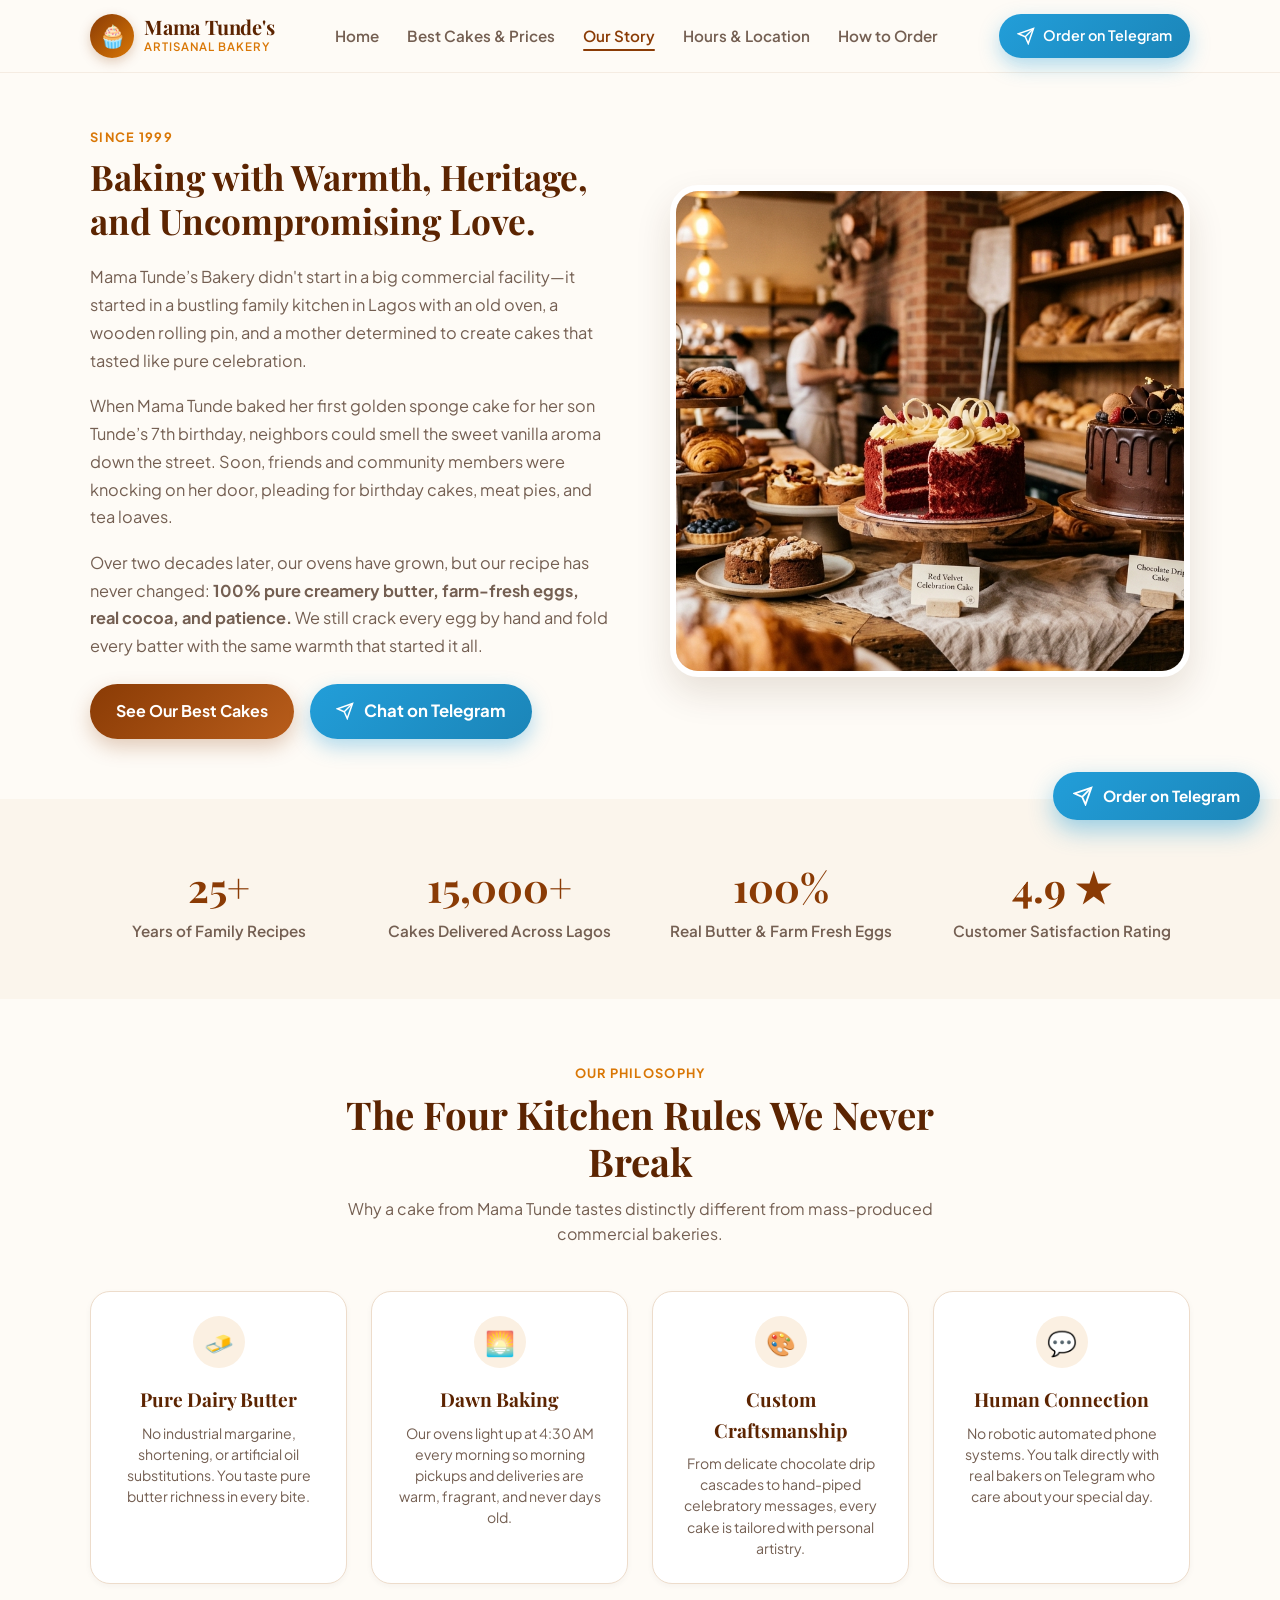
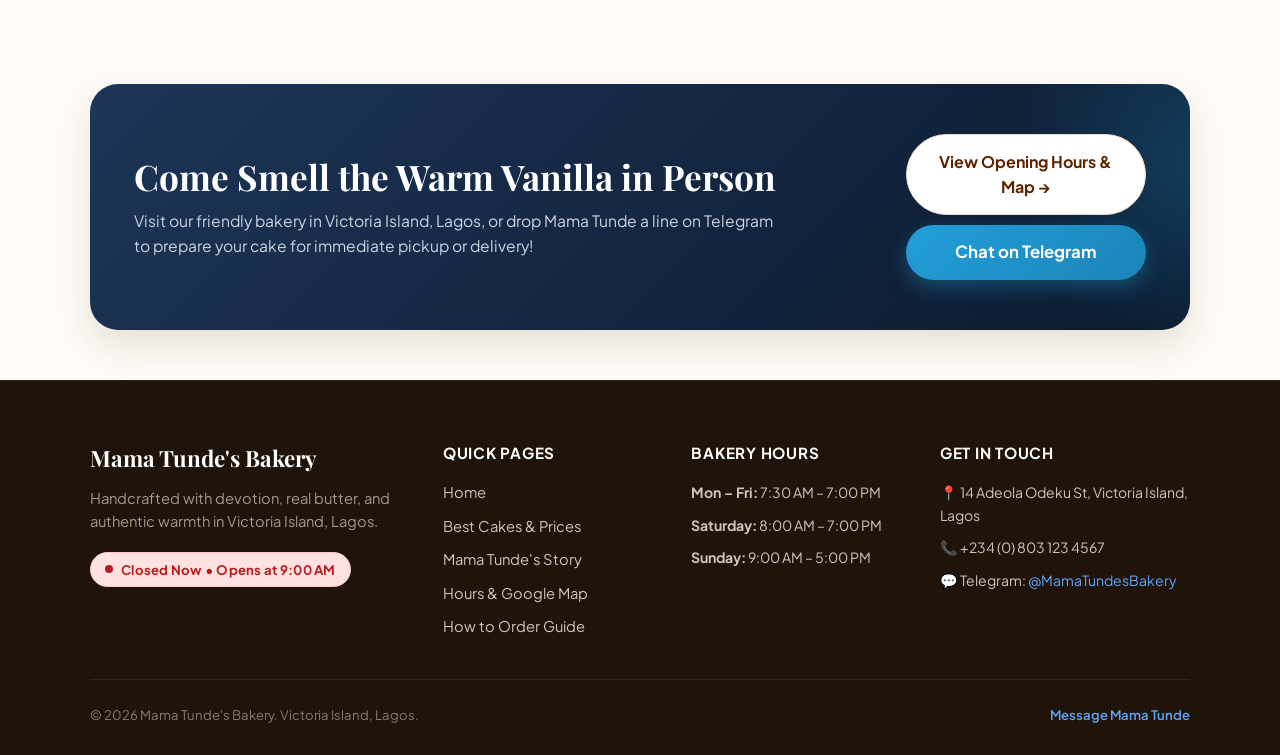
==== about.html @ daf47735 "Initial commit: Mama Tunde's Bakery 5-page mobile-first website" ====
<!DOCTYPE html>
<html lang="en">
<head>
  <meta charset="UTF-8">
  <meta name="viewport" content="width=device-width, initial-scale=1.0, viewport-fit=cover">
  <title>Our Story & Heritage | Mama Tunde's Bakery</title>
  <meta name="description" content="Discover the story behind Mama Tunde's Bakery: 25+ years of artisanal baking, 100% pure dairy butter, family recipes, and authentic warmth in Lagos.">
  
  <link rel="icon" href="data:image/svg+xml,<svg xmlns=%22http://www.w3.org/2000/svg%22 viewBox=%220 0 100 100%22><text y=%22.9em%22 font-size=%2290%22>👩🏾‍🍳</text></svg>">
  <link rel="stylesheet" href="css/style.css">
</head>
<body>

  <!-- Site Header -->
  <header class="site-header">
    <div class="container header-inner">
      <a href="index.html" class="brand-logo" aria-label="Mama Tunde's Bakery Home">
        <div class="brand-icon">🧁</div>
        <div class="brand-text">
          <span class="brand-name">Mama Tunde's</span>
          <span class="brand-tagline">Artisanal Bakery</span>
        </div>
      </a>

      <!-- Desktop Navigation -->
      <nav aria-label="Main Navigation">
        <ul class="nav-menu">
          <li><a href="index.html" class="nav-link">Home</a></li>
          <li><a href="cakes.html" class="nav-link">Best Cakes & Prices</a></li>
          <li><a href="about.html" class="nav-link active">Our Story</a></li>
          <li><a href="location.html" class="nav-link">Hours & Location</a></li>
          <li><a href="order.html" class="nav-link">How to Order</a></li>
        </ul>
      </nav>

      <!-- Header Actions -->
      <div class="header-actions">
        <a href="https://t.me/MamaTundesBakery?text=Hello%20Mama%20Tunde!%20I%20just%20read%20your%20story%20and%20would%20love%20to%20order%20a%20cake." 
           target="_blank" rel="noopener noreferrer" class="btn-telegram-header">
          <svg width="18" height="18" viewBox="0 0 24 24" fill="none" stroke="currentColor" stroke-width="2"><line x1="22" y1="2" x2="11" y2="13"></line><polygon points="22 2 15 22 11 13 2 9 22 2"></polygon></svg>
          Order on Telegram
        </a>

        <button class="menu-toggle" aria-label="Toggle Navigation Menu" aria-expanded="false">
          <span></span>
          <span></span>
          <span></span>
        </button>
      </div>
    </div>

    <!-- Mobile Slide Drawer -->
    <div class="mobile-nav-drawer" role="dialog" aria-modal="true">
      <ul class="mobile-nav-list">
        <li class="mobile-nav-item"><a href="index.html"><span>🏠 Home</span> <span>→</span></a></li>
        <li class="mobile-nav-item"><a href="cakes.html"><span>🎂 Best Cakes & Prices</span> <span>→</span></a></li>
        <li class="mobile-nav-item"><a href="about.html" class="active"><span>👩🏾‍🍳 Our Story & Mama Tunde</span> <span>→</span></a></li>
        <li class="mobile-nav-item"><a href="location.html"><span>📍 Opening Hours & Map</span> <span>→</span></a></li>
        <li class="mobile-nav-item"><a href="order.html"><span>📋 How to Order Guide</span> <span>→</span></a></li>
      </ul>
      <a href="https://t.me/MamaTundesBakery?text=Hello%20Mama%20Tunde!%20I'd%20like%20to%20order%20a%20fresh%20cake." 
         target="_blank" rel="noopener noreferrer" class="mobile-telegram-btn-drawer">
        <svg width="20" height="20" viewBox="0 0 24 24" fill="none" stroke="currentColor" stroke-width="2"><line x1="22" y1="2" x2="11" y2="13"></line><polygon points="22 2 15 22 11 13 2 9 22 2"></polygon></svg>
        Chat & Order on Telegram
      </a>
    </div>
  </header>

  <main>
    <!-- About Hero Section -->
    <section class="section" style="padding-top: 50px;">
      <div class="container about-hero-grid">
        <div class="about-text">
          <span class="section-label">Since 1999</span>
          <h2>Baking with Warmth, Heritage, and Uncompromising Love.</h2>
          <p>
            Mama Tunde’s Bakery didn't start in a big commercial facility—it started in a bustling family kitchen in Lagos with an old oven, a wooden rolling pin, and a mother determined to create cakes that tasted like pure celebration.
          </p>
          <p>
            When Mama Tunde baked her first golden sponge cake for her son Tunde’s 7th birthday, neighbors could smell the sweet vanilla aroma down the street. Soon, friends and community members were knocking on her door, pleading for birthday cakes, meat pies, and tea loaves.
          </p>
          <p>
            Over two decades later, our ovens have grown, but our recipe has never changed: <strong>100% pure creamery butter, farm-fresh eggs, real cocoa, and patience.</strong> We still crack every egg by hand and fold every batter with the same warmth that started it all.
          </p>

          <div style="margin-top: 24px; display: flex; gap: 16px; flex-wrap: wrap;">
            <a href="cakes.html" class="btn btn-primary">See Our Best Cakes</a>
            <a href="https://t.me/MamaTundesBakery?text=Hello%20Mama%20Tunde!%20I%20love%20your%20story%20and%20want%20to%20order%20a%20cake." target="_blank" rel="noopener noreferrer" class="btn btn-telegram-primary">
              <svg width="18" height="18" viewBox="0 0 24 24" fill="none" stroke="currentColor" stroke-width="2"><line x1="22" y1="2" x2="11" y2="13"></line><polygon points="22 2 15 22 11 13 2 9 22 2"></polygon></svg>
              Chat on Telegram
            </a>
          </div>
        </div>

        <div>
          <div class="hero-image-wrap" style="border-width: 6px;">
            <img src="assets/images/hero-display.jpg" alt="Artisanal Bakery Kitchen with Fresh Cakes and Pastries" loading="eager">
          </div>
        </div>
      </div>
    </section>

    <!-- Heritage Stats Counter -->
    <section class="section" style="background: #fbf5ec; padding: 40px 0;">
      <div class="container">
        <div style="display: grid; grid-template-columns: repeat(auto-fit, minmax(180px, 1fr)); gap: 24px; text-align: center;">
          <div style="padding: 16px;">
            <div style="font-family: var(--font-serif); font-size: 2.5rem; font-weight: 700; color: var(--color-primary);">25+</div>
            <div style="font-weight: 600; color: var(--color-text-muted); font-size: 0.95rem;">Years of Family Recipes</div>
          </div>
          <div style="padding: 16px;">
            <div style="font-family: var(--font-serif); font-size: 2.5rem; font-weight: 700; color: var(--color-primary);">15,000+</div>
            <div style="font-weight: 600; color: var(--color-text-muted); font-size: 0.95rem;">Cakes Delivered Across Lagos</div>
          </div>
          <div style="padding: 16px;">
            <div style="font-family: var(--font-serif); font-size: 2.5rem; font-weight: 700; color: var(--color-primary);">100%</div>
            <div style="font-weight: 600; color: var(--color-text-muted); font-size: 0.95rem;">Real Butter & Farm Fresh Eggs</div>
          </div>
          <div style="padding: 16px;">
            <div style="font-family: var(--font-serif); font-size: 2.5rem; font-weight: 700; color: var(--color-primary);">4.9 ★</div>
            <div style="font-weight: 600; color: var(--color-text-muted); font-size: 0.95rem;">Customer Satisfaction Rating</div>
          </div>
        </div>
      </div>
    </section>

    <!-- Our 4 Core Promises -->
    <section class="section">
      <div class="container">
        <div class="section-header">
          <span class="section-label">Our Philosophy</span>
          <h2 class="section-title">The Four Kitchen Rules We Never Break</h2>
          <p class="section-subtitle">Why a cake from Mama Tunde tastes distinctly different from mass-produced commercial bakeries.</p>
        </div>

        <div class="values-grid">
          <div class="value-card">
            <div class="value-icon">🧈</div>
            <h3 class="value-title">Pure Dairy Butter</h3>
            <p class="value-desc">No industrial margarine, shortening, or artificial oil substitutions. You taste pure butter richness in every bite.</p>
          </div>

          <div class="value-card">
            <div class="value-icon">🌅</div>
            <h3 class="value-title">Dawn Baking</h3>
            <p class="value-desc">Our ovens light up at 4:30 AM every morning so morning pickups and deliveries are warm, fragrant, and never days old.</p>
          </div>

          <div class="value-card">
            <div class="value-icon">🎨</div>
            <h3 class="value-title">Custom Craftsmanship</h3>
            <p class="value-desc">From delicate chocolate drip cascades to hand-piped celebratory messages, every cake is tailored with personal artistry.</p>
          </div>

          <div class="value-card">
            <div class="value-icon">💬</div>
            <h3 class="value-title">Human Connection</h3>
            <p class="value-desc">No robotic automated phone systems. You talk directly with real bakers on Telegram who care about your special day.</p>
          </div>
        </div>
      </div>
    </section>

    <!-- Visit us CTA banner -->
    <section class="container" style="margin-bottom: 50px;">
      <div class="telegram-banner">
        <div class="telegram-banner-grid">
          <div>
            <h2 class="telegram-banner-title">Come Smell the Warm Vanilla in Person</h2>
            <p class="telegram-banner-desc">
              Visit our friendly bakery in Victoria Island, Lagos, or drop Mama Tunde a line on Telegram to prepare your cake for immediate pickup or delivery!
            </p>
          </div>
          <div class="telegram-banner-action">
            <a href="location.html" class="btn btn-outline" style="width: 100%; max-width: 240px; background: #fff; color: var(--color-primary-dark);">
              View Opening Hours & Map →
            </a>
            <a href="https://t.me/MamaTundesBakery?text=Hello%20Mama%20Tunde!%20I'd%20like%20to%20order%20a%20cake." target="_blank" rel="noopener noreferrer" class="btn btn-telegram-primary" style="width: 100%; max-width: 240px;">
              Chat on Telegram
            </a>
          </div>
        </div>
      </div>
    </section>
  </main>

  <!-- Site Footer -->
  <footer class="site-footer">
    <div class="container">
      <div class="footer-grid">
        <div class="footer-brand">
          <h3>Mama Tunde's Bakery</h3>
          <p>Handcrafted with devotion, real butter, and authentic warmth in Victoria Island, Lagos.</p>
          <div class="live-status-badge open">
            <span class="status-dot"></span>
            <span>Open Today Until 7:00 PM</span>
          </div>
        </div>

        <div>
          <h4 class="footer-col-title">Quick Pages</h4>
          <ul class="footer-links">
            <li><a href="index.html">Home</a></li>
            <li><a href="cakes.html">Best Cakes & Prices</a></li>
            <li><a href="about.html">Mama Tunde's Story</a></li>
            <li><a href="location.html">Hours & Google Map</a></li>
            <li><a href="order.html">How to Order Guide</a></li>
          </ul>
        </div>

        <div>
          <h4 class="footer-col-title">Bakery Hours</h4>
          <ul class="footer-links" style="font-size: 0.88rem;">
            <li><strong>Mon – Fri:</strong> 7:30 AM – 7:00 PM</li>
            <li><strong>Saturday:</strong> 8:00 AM – 7:00 PM</li>
            <li><strong>Sunday:</strong> 9:00 AM – 5:00 PM</li>
          </ul>
        </div>

        <div>
          <h4 class="footer-col-title">Get in Touch</h4>
          <ul class="footer-links" style="font-size: 0.88rem;">
            <li>📍 14 Adeola Odeku St, Victoria Island, Lagos</li>
            <li>📞 +234 (0) 803 123 4567</li>
            <li>💬 Telegram: <a href="https://t.me/MamaTundesBakery" target="_blank" rel="noopener noreferrer" style="color: #60a5fa;">@MamaTundesBakery</a></li>
          </ul>
        </div>
      </div>

      <div class="footer-bottom">
        <div>&copy; 2026 Mama Tunde's Bakery. Victoria Island, Lagos.</div>
        <div><a href="https://t.me/MamaTundesBakery" target="_blank" rel="noopener noreferrer" style="color: #60a5fa; font-weight: 600;">Message Mama Tunde</a></div>
      </div>
    </div>
  </footer>

  <!-- Floating Telegram FAB -->
  <a href="https://t.me/MamaTundesBakery?text=Hello%20Mama%20Tunde!%20I'd%20like%20to%20order%20a%20cake." 
     target="_blank" rel="noopener noreferrer" class="floating-telegram-fab" aria-label="Chat and Order on Telegram">
    <svg width="20" height="20" viewBox="0 0 24 24" fill="none" stroke="currentColor" stroke-width="2.2"><line x1="22" y1="2" x2="11" y2="13"></line><polygon points="22 2 15 22 11 13 2 9 22 2"></polygon></svg>
    <span>Order on Telegram</span>
  </a>

  <!-- Mobile Bottom Sticky Navigation -->
  <nav class="mobile-bottom-nav" aria-label="Mobile Bottom Navigation">
    <a href="index.html" class="bottom-nav-item">
      <svg viewBox="0 0 24 24" fill="none" stroke="currentColor"><path d="M3 9l9-7 9 7v11a2 2 0 0 1-2 2H5a2 2 0 0 1-2-2z"></path><polyline points="9 22 9 12 15 12 15 22"></polyline></svg>
      <span>Home</span>
    </a>
    <a href="cakes.html" class="bottom-nav-item">
      <svg viewBox="0 0 24 24" fill="none" stroke="currentColor"><path d="M20 21v-8a2 2 0 0 0-2-2H6a2 2 0 0 0-2 2v8"></path><path d="M4 16s.5-1 2-1 2.5 2 4 2 2.5-2 4-2 2.5 2 4 2 2.5-2 4-2 2.5 2 4 2 2-1 2-1"></path><path d="M2 21h20"></path><path d="M7 8v3"></path><path d="M12 5v6"></path><path d="M17 8v3"></path></svg>
      <span>Cakes</span>
    </a>
    <a href="https://t.me/MamaTundesBakery?text=Hello%20Mama%20Tunde!%20I'd%20like%20to%20order%20a%20fresh%20cake." 
       target="_blank" rel="noopener noreferrer" class="bottom-nav-item bottom-nav-telegram">
      <svg viewBox="0 0 24 24" fill="none" stroke="currentColor"><line x1="22" y1="2" x2="11" y2="13"></line><polygon points="22 2 15 22 11 13 2 9 22 2"></polygon></svg>
      <span>Telegram</span>
    </a>
    <a href="location.html" class="bottom-nav-item">
      <svg viewBox="0 0 24 24" fill="none" stroke="currentColor"><circle cx="12" cy="12" r="10"></circle><polyline points="12 6 12 12 16 14"></polyline></svg>
      <span>Hours/Map</span>
    </a>
    <a href="order.html" class="bottom-nav-item">
      <svg viewBox="0 0 24 24" fill="none" stroke="currentColor"><path d="M14 2H6a2 2 0 0 0-2 2v16a2 2 0 0 0 2 2h12a2 2 0 0 0 2-2V8z"></path><polyline points="14 2 14 8 20 8"></polyline><line x1="16" y1="13" x2="8" y2="13"></line><line x1="16" y1="17" x2="8" y2="17"></line><polyline points="10 9 9 9 8 9"></polyline></svg>
      <span>How to Order</span>
    </a>
  </nav>

  <script src="js/main.js"></script>
</body>
</html>
---- css/style.css ----
/* ==========================================================================
   Mama Tunde's Bakery - Modern Artisanal Mobile-First Stylesheet
   ========================================================================== */

@import url('https://fonts.googleapis.com/css2?family=Playfair+Display:ital,wght@0,500;0,600;0,700;1,400&family=Plus+Jakarta+Sans:wght@400;500;600;700&display=swap');

:root {
  /* Color Palette */
  --color-primary: #8a3b05;
  --color-primary-dark: #5c2401;
  --color-primary-light: #b85d1b;
  --color-accent: #d97706;
  --color-accent-gold: #f59e0b;
  --color-cream: #fefbf6;
  --color-cream-subtle: #fbf5ec;
  --color-card-bg: #ffffff;
  --color-border: #eddccb;
  --color-border-light: #f5ece2;
  --color-text-main: #2b1d14;
  --color-text-muted: #745f52;
  --color-text-light: #9c887b;
  
  /* Telegram Brand Colors */
  --color-telegram: #229ed9;
  --color-telegram-dark: #1b85b8;
  --color-telegram-glow: rgba(34, 158, 217, 0.25);
  
  /* Status Colors */
  --color-open-green: #15803d;
  --color-open-bg: #dcfce7;
  --color-closed-red: #b91c1c;
  --color-closed-bg: #fee2e2;

  /* Typography */
  --font-serif: 'Playfair Display', Georgia, serif;
  --font-sans: 'Plus Jakarta Sans', system-ui, -apple-system, sans-serif;

  /* Layout & Elevations */
  --radius-sm: 8px;
  --radius-md: 14px;
  --radius-lg: 20px;
  --radius-xl: 28px;
  --radius-full: 9999px;
  
  --shadow-sm: 0 2px 6px rgba(43, 29, 20, 0.04);
  --shadow-md: 0 8px 24px rgba(69, 36, 1, 0.08);
  --shadow-lg: 0 16px 36px rgba(69, 36, 1, 0.12);
  --shadow-telegram: 0 8px 20px rgba(34, 158, 217, 0.35);

  --transition-fast: 0.2s cubic-bezier(0.16, 1, 0.3, 1);
  --transition-smooth: 0.35s cubic-bezier(0.16, 1, 0.3, 1);
}

/* Base & Reset */
*, *::before, *::after {
  box-sizing: border-box;
  margin: 0;
  padding: 0;
}

html {
  scroll-behavior: smooth;
  -webkit-text-size-adjust: 100%;
}

body {
  font-family: var(--font-sans);
  background-color: var(--color-cream);
  color: var(--color-text-main);
  line-height: 1.6;
  font-size: 16px;
  padding-bottom: 74px; /* Space for mobile bottom bar */
  overflow-x: hidden;
}

@media (min-width: 900px) {
  body {
    padding-bottom: 0;
  }
}

img {
  max-width: 100%;
  height: auto;
  display: block;
}

a {
  color: inherit;
  text-decoration: none;
  transition: color var(--transition-fast);
}

button {
  font-family: inherit;
  cursor: pointer;
  border: none;
  background: none;
}

/* Container */
.container {
  width: 100%;
  max-width: 1140px;
  margin: 0 auto;
  padding: 0 20px;
}

/* ==========================================================================
   Header & Navigation
   ========================================================================== */
.site-header {
  position: sticky;
  top: 0;
  z-index: 100;
  background-color: rgba(254, 251, 246, 0.94);
  backdrop-filter: blur(12px);
  -webkit-backdrop-filter: blur(12px);
  border-bottom: 1px solid var(--color-border-light);
  transition: box-shadow var(--transition-fast);
}

.site-header.scrolled {
  box-shadow: var(--shadow-sm);
}

.header-inner {
  display: flex;
  align-items: center;
  justify-content: space-between;
  height: 72px;
}

.brand-logo {
  display: flex;
  align-items: center;
  gap: 10px;
  text-decoration: none;
}

.brand-icon {
  width: 44px;
  height: 44px;
  background: linear-gradient(135deg, var(--color-primary), var(--color-accent));
  color: #ffffff;
  border-radius: 50%;
  display: flex;
  align-items: center;
  justify-content: center;
  font-size: 22px;
  box-shadow: 0 4px 12px rgba(138, 59, 5, 0.25);
  flex-shrink: 0;
}

.brand-text {
  display: flex;
  flex-direction: column;
}

.brand-name {
  font-family: var(--font-serif);
  font-size: 1.25rem;
  font-weight: 700;
  color: var(--color-primary-dark);
  line-height: 1.1;
  letter-spacing: -0.01em;
}

.brand-tagline {
  font-size: 0.72rem;
  text-transform: uppercase;
  letter-spacing: 0.08em;
  color: var(--color-accent);
  font-weight: 600;
}

/* Desktop Nav Links */
.nav-menu {
  display: none;
  list-style: none;
  align-items: center;
  gap: 28px;
}

.nav-link {
  font-size: 0.95rem;
  font-weight: 600;
  color: var(--color-text-muted);
  position: relative;
  padding: 6px 0;
}

.nav-link:hover,
.nav-link.active {
  color: var(--color-primary);
}

.nav-link.active::after {
  content: '';
  position: absolute;
  bottom: 0;
  left: 0;
  width: 100%;
  height: 2px;
  background-color: var(--color-primary);
  border-radius: 2px;
}

.header-actions {
  display: flex;
  align-items: center;
  gap: 12px;
}

/* Telegram CTA button */
.btn-telegram-header {
  display: none;
  align-items: center;
  gap: 8px;
  background: linear-gradient(135deg, var(--color-telegram), var(--color-telegram-dark));
  color: #ffffff;
  padding: 10px 18px;
  border-radius: var(--radius-full);
  font-weight: 600;
  font-size: 0.9rem;
  box-shadow: var(--shadow-telegram);
  transition: transform var(--transition-fast), box-shadow var(--transition-fast);
}

.btn-telegram-header:hover {
  transform: translateY(-2px);
  box-shadow: 0 10px 24px rgba(34, 158, 217, 0.45);
  color: #ffffff;
}

.menu-toggle {
  display: flex;
  flex-direction: column;
  justify-content: center;
  gap: 5px;
  width: 40px;
  height: 40px;
  border-radius: var(--radius-sm);
  background: var(--color-cream-subtle);
  border: 1px solid var(--color-border);
  padding: 8px;
  cursor: pointer;
}

.menu-toggle span {
  display: block;
  width: 100%;
  height: 2px;
  background-color: var(--color-primary-dark);
  border-radius: 2px;
  transition: transform var(--transition-fast), opacity var(--transition-fast);
}

.menu-toggle.open span:nth-child(1) {
  transform: translateY(7px) rotate(45deg);
}
.menu-toggle.open span:nth-child(2) {
  opacity: 0;
}
.menu-toggle.open span:nth-child(3) {
  transform: translateY(-7px) rotate(-45deg);
}

@media (min-width: 900px) {
  .nav-menu {
    display: flex;
  }
  .btn-telegram-header {
    display: inline-flex;
  }
  .menu-toggle {
    display: none;
  }
}

/* Mobile Slide-down Drawer */
.mobile-nav-drawer {
  display: none;
  position: absolute;
  top: 72px;
  left: 0;
  width: 100%;
  background: var(--color-card-bg);
  border-bottom: 2px solid var(--color-border);
  box-shadow: var(--shadow-lg);
  padding: 20px;
  z-index: 99;
}

.mobile-nav-drawer.open {
  display: block;
  animation: slideDown 0.25s ease-out;
}

@keyframes slideDown {
  from { opacity: 0; transform: translateY(-10px); }
  to { opacity: 1; transform: translateY(0); }
}

.mobile-nav-list {
  list-style: none;
  display: flex;
  flex-direction: column;
  gap: 12px;
}

.mobile-nav-item a {
  display: flex;
  align-items: center;
  justify-content: space-between;
  padding: 12px 16px;
  border-radius: var(--radius-md);
  font-weight: 600;
  font-size: 1.05rem;
  color: var(--color-text-main);
  background: var(--color-cream);
  border: 1px solid var(--color-border-light);
}

.mobile-nav-item a.active {
  background: #fbf0e2;
  color: var(--color-primary);
  border-color: var(--color-primary-light);
}

.mobile-telegram-btn-drawer {
  margin-top: 16px;
  display: flex;
  align-items: center;
  justify-content: center;
  gap: 10px;
  background: linear-gradient(135deg, var(--color-telegram), var(--color-telegram-dark));
  color: #ffffff;
  padding: 14px;
  border-radius: var(--radius-md);
  font-weight: 700;
  font-size: 1rem;
  box-shadow: var(--shadow-telegram);
}

/* ==========================================================================
   Mobile Bottom Navigation Bar (Sticky Thumb-friendly)
   ========================================================================== */
.mobile-bottom-nav {
  position: fixed;
  bottom: 0;
  left: 0;
  width: 100%;
  height: 64px;
  background: rgba(255, 255, 255, 0.98);
  backdrop-filter: blur(16px);
  -webkit-backdrop-filter: blur(16px);
  border-top: 1px solid var(--color-border);
  display: flex;
  align-items: center;
  justify-content: space-around;
  z-index: 999;
  padding: 0 6px;
  box-shadow: 0 -4px 16px rgba(0, 0, 0, 0.06);
}

@media (min-width: 900px) {
  .mobile-bottom-nav {
    display: none;
  }
}

.bottom-nav-item {
  display: flex;
  flex-direction: column;
  align-items: center;
  justify-content: center;
  color: var(--color-text-muted);
  font-size: 0.72rem;
  font-weight: 600;
  gap: 3px;
  flex: 1;
  padding: 6px 0;
}

.bottom-nav-item svg {
  width: 20px;
  height: 20px;
  stroke-width: 2;
  transition: transform var(--transition-fast);
}

.bottom-nav-item.active {
  color: var(--color-primary);
}

.bottom-nav-item.active svg {
  transform: scale(1.1);
  stroke: var(--color-primary);
}

.bottom-nav-telegram {
  background: linear-gradient(135deg, var(--color-telegram), var(--color-telegram-dark));
  color: #ffffff !important;
  border-radius: 30px;
  padding: 6px 14px;
  margin: 0 4px;
  box-shadow: 0 4px 12px rgba(34, 158, 217, 0.4);
}

.bottom-nav-telegram svg {
  stroke: #ffffff;
}

/* ==========================================================================
   Live Status Badge (Open / Closed)
   ========================================================================== */
.live-status-badge {
  display: inline-flex;
  align-items: center;
  gap: 8px;
  padding: 6px 14px;
  border-radius: var(--radius-full);
  font-size: 0.82rem;
  font-weight: 700;
  letter-spacing: 0.02em;
  transition: all var(--transition-fast);
}

.live-status-badge.open {
  background-color: var(--color-open-bg);
  color: var(--color-open-green);
  border: 1px solid #bbf7d0;
}

.live-status-badge.closed {
  background-color: var(--color-closed-bg);
  color: var(--color-closed-red);
  border: 1px solid #fecaca;
}

.status-dot {
  width: 8px;
  height: 8px;
  border-radius: 50%;
  display: inline-block;
}

.live-status-badge.open .status-dot {
  background-color: var(--color-open-green);
  box-shadow: 0 0 0 3px rgba(21, 128, 61, 0.25);
  animation: pulseGreen 2s infinite;
}

.live-status-badge.closed .status-dot {
  background-color: var(--color-closed-red);
}

@keyframes pulseGreen {
  0% { box-shadow: 0 0 0 0 rgba(21, 128, 61, 0.4); }
  70% { box-shadow: 0 0 0 6px rgba(21, 128, 61, 0); }
  100% { box-shadow: 0 0 0 0 rgba(21, 128, 61, 0); }
}

/* ==========================================================================
   Hero Section
   ========================================================================== */
.hero-section {
  padding: 40px 0 60px;
  position: relative;
  overflow: hidden;
  background: radial-gradient(circle at 10% 20%, rgba(245, 158, 11, 0.06), transparent 50%),
              radial-gradient(circle at 90% 80%, rgba(138, 59, 5, 0.05), transparent 50%);
}

.hero-grid {
  display: grid;
  grid-template-columns: 1fr;
  gap: 36px;
  align-items: center;
}

@media (min-width: 900px) {
  .hero-section {
    padding: 70px 0 90px;
  }
  .hero-grid {
    grid-template-columns: 1.1fr 0.9fr;
    gap: 56px;
  }
}

.hero-meta {
  display: flex;
  flex-wrap: wrap;
  align-items: center;
  gap: 12px;
  margin-bottom: 18px;
}

.hero-tag {
  background: #fdf2e4;
  color: var(--color-primary);
  font-size: 0.78rem;
  font-weight: 700;
  text-transform: uppercase;
  letter-spacing: 0.06em;
  padding: 5px 12px;
  border-radius: var(--radius-full);
  border: 1px solid #f9dfc1;
}

.hero-title {
  font-family: var(--font-serif);
  font-size: 2.4rem;
  font-weight: 700;
  line-height: 1.15;
  color: var(--color-primary-dark);
  margin-bottom: 16px;
}

@media (min-width: 600px) {
  .hero-title {
    font-size: 3.2rem;
  }
}

.hero-title span {
  color: var(--color-primary);
  font-style: italic;
  display: inline-block;
  position: relative;
}

.hero-subtitle {
  font-size: 1.1rem;
  color: var(--color-text-muted);
  line-height: 1.6;
  margin-bottom: 28px;
}

.hero-cta-group {
  display: flex;
  flex-direction: column;
  gap: 14px;
  margin-bottom: 32px;
}

@media (min-width: 500px) {
  .hero-cta-group {
    flex-direction: row;
    align-items: center;
  }
}

/* Primary Button Styles */
.btn {
  display: inline-flex;
  align-items: center;
  justify-content: center;
  gap: 10px;
  font-weight: 700;
  font-size: 1rem;
  padding: 14px 26px;
  border-radius: var(--radius-full);
  transition: all var(--transition-fast);
  text-align: center;
}

.btn-primary {
  background: linear-gradient(135deg, var(--color-primary), var(--color-primary-light));
  color: #ffffff;
  box-shadow: 0 8px 20px rgba(138, 59, 5, 0.25);
}

.btn-primary:hover {
  transform: translateY(-2px);
  box-shadow: 0 12px 28px rgba(138, 59, 5, 0.35);
  color: #ffffff;
}

.btn-telegram-primary {
  background: linear-gradient(135deg, var(--color-telegram), var(--color-telegram-dark));
  color: #ffffff;
  box-shadow: var(--shadow-telegram);
  font-size: 1.05rem;
}

.btn-telegram-primary:hover {
  transform: translateY(-2px);
  box-shadow: 0 12px 28px rgba(34, 158, 217, 0.45);
  color: #ffffff;
}

.btn-outline {
  background: #ffffff;
  color: var(--color-primary-dark);
  border: 1.5px solid var(--color-border);
}

.btn-outline:hover {
  background: var(--color-cream-subtle);
  border-color: var(--color-primary);
  color: var(--color-primary);
  transform: translateY(-2px);
}

/* Hero Key Quick Info Chips */
.hero-highlights {
  display: grid;
  grid-template-columns: repeat(auto-fit, minmax(130px, 1fr));
  gap: 12px;
  padding-top: 18px;
  border-top: 1px dashed var(--color-border);
}

.highlight-item {
  display: flex;
  align-items: center;
  gap: 8px;
  font-size: 0.85rem;
  font-weight: 600;
  color: var(--color-text-muted);
}

.highlight-item svg {
  color: var(--color-accent);
  flex-shrink: 0;
}

/* Hero Image Card */
.hero-visual {
  position: relative;
}

.hero-image-wrap {
  position: relative;
  border-radius: var(--radius-xl);
  overflow: hidden;
  box-shadow: var(--shadow-lg);
  border: 5px solid #ffffff;
  background-color: var(--color-border-light);
}

.hero-image-wrap img {
  width: 100%;
  height: 380px;
  object-fit: cover;
  transition: transform 0.6s ease;
}

@media (min-width: 900px) {
  .hero-image-wrap img {
    height: 480px;
  }
}

.hero-image-wrap:hover img {
  transform: scale(1.03);
}

/* Floating badge over hero */
.floating-cake-badge {
  position: absolute;
  bottom: 20px;
  left: 20px;
  right: 20px;
  background: rgba(255, 255, 255, 0.94);
  backdrop-filter: blur(10px);
  padding: 14px 18px;
  border-radius: var(--radius-lg);
  display: flex;
  align-items: center;
  justify-content: space-between;
  box-shadow: 0 10px 25px rgba(0,0,0,0.12);
  border: 1px solid rgba(255, 255, 255, 0.8);
}

.badge-text-title {
  font-family: var(--font-serif);
  font-weight: 700;
  font-size: 1rem;
  color: var(--color-primary-dark);
}

.badge-text-sub {
  font-size: 0.78rem;
  color: var(--color-accent);
  font-weight: 600;
}

.badge-price {
  font-size: 1.1rem;
  font-weight: 700;
  color: var(--color-primary);
  background: #fbf0e2;
  padding: 4px 10px;
  border-radius: var(--radius-full);
}

/* ==========================================================================
   Quick Info Strip (Hours, Map, Telegram)
   ========================================================================== */
.quick-info-strip {
  background: var(--color-card-bg);
  border-radius: var(--radius-xl);
  padding: 24px;
  box-shadow: var(--shadow-md);
  margin-top: -30px;
  position: relative;
  z-index: 20;
  border: 1px solid var(--color-border);
}

.info-strip-grid {
  display: grid;
  grid-template-columns: 1fr;
  gap: 20px;
}

@media (min-width: 768px) {
  .info-strip-grid {
    grid-template-columns: repeat(3, 1fr);
    gap: 24px;
  }
}

.strip-item {
  display: flex;
  align-items: flex-start;
  gap: 14px;
}

.strip-icon {
  width: 44px;
  height: 44px;
  border-radius: var(--radius-md);
  background: #fcf3e8;
  color: var(--color-primary);
  display: flex;
  align-items: center;
  justify-content: center;
  flex-shrink: 0;
}

.strip-icon.telegram-icon-bg {
  background: #e1f3fc;
  color: var(--color-telegram);
}

.strip-heading {
  font-size: 0.82rem;
  text-transform: uppercase;
  letter-spacing: 0.05em;
  color: var(--color-text-light);
  font-weight: 700;
  margin-bottom: 2px;
}

.strip-detail {
  font-size: 0.98rem;
  font-weight: 700;
  color: var(--color-text-main);
  line-height: 1.3;
}

.strip-link {
  display: inline-flex;
  align-items: center;
  gap: 4px;
  color: var(--color-primary);
  font-size: 0.85rem;
  font-weight: 600;
  margin-top: 4px;
}

.strip-link:hover {
  text-decoration: underline;
}

/* ==========================================================================
   Section Headers
   ========================================================================== */
.section {
  padding: 60px 0;
}

.section-header {
  text-align: center;
  max-width: 640px;
  margin: 0 auto 44px;
}

.section-label {
  display: inline-block;
  font-size: 0.8rem;
  text-transform: uppercase;
  letter-spacing: 0.1em;
  font-weight: 700;
  color: var(--color-accent);
  margin-bottom: 8px;
}

.section-title {
  font-family: var(--font-serif);
  font-size: 2rem;
  font-weight: 700;
  color: var(--color-primary-dark);
  line-height: 1.2;
  margin-bottom: 12px;
}

@media (min-width: 600px) {
  .section-title {
    font-size: 2.4rem;
  }
}

.section-subtitle {
  font-size: 1rem;
  color: var(--color-text-muted);
}

/* ==========================================================================
   Cakes Grid & Cake Cards
   ========================================================================== */
.cakes-grid {
  display: grid;
  grid-template-columns: 1fr;
  gap: 28px;
}

@media (min-width: 640px) {
  .cakes-grid {
    grid-template-columns: repeat(2, 1fr);
  }
}

@media (min-width: 992px) {
  .cakes-grid {
    grid-template-columns: repeat(3, 1fr);
    gap: 32px;
  }
}

.cake-card {
  background: var(--color-card-bg);
  border-radius: var(--radius-xl);
  overflow: hidden;
  border: 1px solid var(--color-border);
  box-shadow: var(--shadow-sm);
  transition: transform var(--transition-fast), box-shadow var(--transition-fast), border-color var(--transition-fast);
  display: flex;
  flex-direction: column;
  position: relative;
}

.cake-card:hover {
  transform: translateY(-5px);
  box-shadow: var(--shadow-md);
  border-color: #e5cdb8;
}

.cake-card-img-wrap {
  position: relative;
  width: 100%;
  aspect-ratio: 4/3;
  overflow: hidden;
  background-color: var(--color-border-light);
}

.cake-card-img-wrap img {
  width: 100%;
  height: 100%;
  object-fit: cover;
  transition: transform 0.5s ease;
}

.cake-card:hover .cake-card-img-wrap img {
  transform: scale(1.05);
}

.cake-badge {
  position: absolute;
  top: 14px;
  left: 14px;
  background: rgba(43, 29, 20, 0.85);
  color: #ffffff;
  backdrop-filter: blur(8px);
  padding: 4px 12px;
  border-radius: var(--radius-full);
  font-size: 0.72rem;
  font-weight: 700;
  text-transform: uppercase;
  letter-spacing: 0.04em;
  z-index: 2;
}

.cake-badge.bestseller {
  background: var(--color-accent);
}

.cake-badge.signature {
  background: var(--color-primary);
}

.cake-card-body {
  padding: 22px;
  display: flex;
  flex-direction: column;
  flex-grow: 1;
}

.cake-card-meta {
  display: flex;
  align-items: center;
  justify-content: space-between;
  margin-bottom: 6px;
}

.cake-category {
  font-size: 0.75rem;
  font-weight: 700;
  color: var(--color-accent);
  text-transform: uppercase;
  letter-spacing: 0.05em;
}

.cake-servings {
  font-size: 0.75rem;
  color: var(--color-text-light);
  font-weight: 500;
}

.cake-title {
  font-family: var(--font-serif);
  font-size: 1.35rem;
  font-weight: 700;
  color: var(--color-primary-dark);
  margin-bottom: 8px;
  line-height: 1.25;
}

.cake-desc {
  font-size: 0.9rem;
  color: var(--color-text-muted);
  line-height: 1.5;
  margin-bottom: 18px;
  flex-grow: 1;
}

.cake-card-footer {
  margin-top: auto;
  padding-top: 16px;
  border-top: 1px dashed var(--color-border);
  display: flex;
  align-items: center;
  justify-content: space-between;
  gap: 12px;
}

.cake-price-block {
  display: flex;
  flex-direction: column;
}

.price-label {
  font-size: 0.7rem;
  color: var(--color-text-light);
  text-transform: uppercase;
  font-weight: 600;
}

.price-amount {
  font-family: var(--font-serif);
  font-size: 1.3rem;
  font-weight: 700;
  color: var(--color-primary);
  line-height: 1;
}

.price-sub {
  font-size: 0.72rem;
  color: var(--color-text-muted);
}

/* Telegram Action Button on Card */
.btn-telegram-card {
  display: inline-flex;
  align-items: center;
  gap: 6px;
  background: #f0f9ff;
  color: var(--color-telegram-dark);
  border: 1px solid #bae6fd;
  padding: 8px 14px;
  border-radius: var(--radius-full);
  font-size: 0.85rem;
  font-weight: 700;
  transition: all var(--transition-fast);
  white-space: nowrap;
}

.btn-telegram-card:hover {
  background: var(--color-telegram);
  color: #ffffff;
  border-color: var(--color-telegram);
  box-shadow: 0 4px 12px rgba(34, 158, 217, 0.3);
  transform: translateY(-1px);
}

/* ==========================================================================
   Menu Filtering Tabs (cakes.html)
   ========================================================================== */
.filter-tabs {
  display: flex;
  align-items: center;
  justify-content: center;
  flex-wrap: wrap;
  gap: 8px;
  margin-bottom: 36px;
}

.filter-btn {
  padding: 9px 18px;
  border-radius: var(--radius-full);
  font-size: 0.88rem;
  font-weight: 600;
  color: var(--color-text-muted);
  background: #ffffff;
  border: 1px solid var(--color-border);
  transition: all var(--transition-fast);
}

.filter-btn:hover {
  color: var(--color-primary);
  border-color: var(--color-primary);
}

.filter-btn.active {
  background: var(--color-primary);
  color: #ffffff;
  border-color: var(--color-primary);
  box-shadow: 0 4px 12px rgba(138, 59, 5, 0.2);
}

/* ==========================================================================
   Telegram Banner CTA
   ========================================================================== */
.telegram-banner {
  background: linear-gradient(135deg, #1d3557, #0b1a2e);
  border-radius: var(--radius-xl);
  padding: 36px 24px;
  color: #ffffff;
  position: relative;
  overflow: hidden;
  margin: 40px 0;
  box-shadow: var(--shadow-lg);
}

@media (min-width: 768px) {
  .telegram-banner {
    padding: 50px 44px;
  }
}

.telegram-banner::before {
  content: '';
  position: absolute;
  top: -50%;
  right: -20%;
  width: 400px;
  height: 400px;
  background: radial-gradient(circle, rgba(34, 158, 217, 0.25), transparent 70%);
  border-radius: 50%;
  pointer-events: none;
}

.telegram-banner-grid {
  display: grid;
  grid-template-columns: 1fr;
  gap: 24px;
  align-items: center;
  position: relative;
  z-index: 2;
}

@media (min-width: 768px) {
  .telegram-banner-grid {
    grid-template-columns: 1.3fr 0.7fr;
  }
}

.telegram-banner-title {
  font-family: var(--font-serif);
  font-size: 1.8rem;
  font-weight: 700;
  margin-bottom: 10px;
  line-height: 1.2;
}

@media (min-width: 600px) {
  .telegram-banner-title {
    font-size: 2.2rem;
  }
}

.telegram-banner-desc {
  font-size: 0.98rem;
  color: #cbd5e1;
  line-height: 1.6;
}

.telegram-banner-action {
  display: flex;
  flex-direction: column;
  gap: 10px;
  align-items: flex-start;
}

@media (min-width: 768px) {
  .telegram-banner-action {
    align-items: flex-end;
  }
}

/* ==========================================================================
   About Page Styles (about.html)
   ========================================================================== */
.about-hero-grid {
  display: grid;
  grid-template-columns: 1fr;
  gap: 40px;
  align-items: center;
}

@media (min-width: 900px) {
  .about-hero-grid {
    grid-template-columns: 1fr 1fr;
    gap: 60px;
  }
}

.about-text h2 {
  font-family: var(--font-serif);
  font-size: 2.2rem;
  color: var(--color-primary-dark);
  margin-bottom: 20px;
  line-height: 1.25;
}

.about-text p {
  font-size: 1.02rem;
  color: var(--color-text-muted);
  margin-bottom: 18px;
  line-height: 1.7;
}

.values-grid {
  display: grid;
  grid-template-columns: 1fr;
  gap: 24px;
  margin-top: 40px;
}

@media (min-width: 600px) {
  .values-grid {
    grid-template-columns: repeat(2, 1fr);
  }
}

@media (min-width: 900px) {
  .values-grid {
    grid-template-columns: repeat(4, 1fr);
  }
}

.value-card {
  background: var(--color-card-bg);
  padding: 24px;
  border-radius: var(--radius-lg);
  border: 1px solid var(--color-border);
  box-shadow: var(--shadow-sm);
  text-align: center;
}

.value-icon {
  width: 52px;
  height: 52px;
  border-radius: 50%;
  background: #fbf0e2;
  color: var(--color-primary);
  display: flex;
  align-items: center;
  justify-content: center;
  font-size: 24px;
  margin: 0 auto 16px;
}

.value-title {
  font-family: var(--font-serif);
  font-size: 1.2rem;
  font-weight: 700;
  color: var(--color-primary-dark);
  margin-bottom: 8px;
}

.value-desc {
  font-size: 0.88rem;
  color: var(--color-text-muted);
  line-height: 1.5;
}

/* ==========================================================================
   Hours & Location Styles (location.html)
   ========================================================================== */
.location-grid {
  display: grid;
  grid-template-columns: 1fr;
  gap: 36px;
}

@media (min-width: 900px) {
  .location-grid {
    grid-template-columns: 1fr 1fr;
    gap: 48px;
  }
}

.hours-card {
  background: var(--color-card-bg);
  border-radius: var(--radius-xl);
  padding: 28px;
  border: 1px solid var(--color-border);
  box-shadow: var(--shadow-md);
}

.hours-list {
  list-style: none;
  margin: 20px 0;
  display: flex;
  flex-direction: column;
  gap: 12px;
}

.hours-item {
  display: flex;
  justify-content: space-between;
  align-items: center;
  padding: 10px 14px;
  border-radius: var(--radius-md);
  font-size: 0.95rem;
  border: 1px solid transparent;
}

.hours-item.today {
  background: #fdf3e7;
  border-color: #f7d5b1;
  font-weight: 700;
  color: var(--color-primary-dark);
}

.hours-day {
  display: flex;
  align-items: center;
  gap: 8px;
}

.hours-item.today .hours-day::after {
  content: 'Today';
  font-size: 0.7rem;
  text-transform: uppercase;
  background: var(--color-accent);
  color: #ffffff;
  padding: 2px 6px;
  border-radius: 4px;
}

.hours-time {
  font-weight: 600;
}

.map-card {
  background: var(--color-card-bg);
  border-radius: var(--radius-xl);
  overflow: hidden;
  border: 1px solid var(--color-border);
  box-shadow: var(--shadow-md);
  display: flex;
  flex-direction: column;
}

.map-embed-frame {
  width: 100%;
  height: 260px;
  border: none;
  background-color: #e5e7eb;
}

.map-card-body {
  padding: 24px;
  display: flex;
  flex-direction: column;
  gap: 16px;
}

.address-title {
  font-family: var(--font-serif);
  font-size: 1.2rem;
  font-weight: 700;
  color: var(--color-primary-dark);
}

.address-text {
  font-size: 0.95rem;
  color: var(--color-text-muted);
  line-height: 1.5;
}

.map-btn-row {
  display: flex;
  flex-wrap: wrap;
  gap: 12px;
}

/* ==========================================================================
   Order Guide & Telegram Builder (order.html)
   ========================================================================== */
.steps-grid {
  display: grid;
  grid-template-columns: 1fr;
  gap: 24px;
  margin-bottom: 48px;
}

@media (min-width: 768px) {
  .steps-grid {
    grid-template-columns: repeat(3, 1fr);
  }
}

.step-card {
  background: var(--color-card-bg);
  border-radius: var(--radius-xl);
  padding: 30px 24px;
  border: 1px solid var(--color-border);
  box-shadow: var(--shadow-sm);
  position: relative;
  text-align: center;
}

.step-number {
  width: 44px;
  height: 44px;
  background: var(--color-primary);
  color: #ffffff;
  border-radius: 50%;
  display: flex;
  align-items: center;
  justify-content: center;
  font-weight: 800;
  font-size: 1.1rem;
  margin: 0 auto 16px;
  box-shadow: 0 4px 12px rgba(138, 59, 5, 0.25);
}

.step-title {
  font-family: var(--font-serif);
  font-size: 1.25rem;
  font-weight: 700;
  color: var(--color-primary-dark);
  margin-bottom: 8px;
}

.step-desc {
  font-size: 0.9rem;
  color: var(--color-text-muted);
  line-height: 1.5;
}

/* Interactive Order Builder Card */
.order-builder-card {
  background: var(--color-card-bg);
  border-radius: var(--radius-xl);
  padding: 32px;
  border: 1.5px solid var(--color-border);
  box-shadow: var(--shadow-md);
  max-width: 680px;
  margin: 0 auto 50px;
}

.form-group {
  margin-bottom: 20px;
}

.form-label {
  display: block;
  font-size: 0.88rem;
  font-weight: 700;
  color: var(--color-text-main);
  margin-bottom: 6px;
}

.form-select,
.form-input,
.form-textarea {
  width: 100%;
  padding: 12px 16px;
  border-radius: var(--radius-md);
  border: 1px solid var(--color-border);
  background: var(--color-cream);
  font-family: inherit;
  font-size: 0.95rem;
  color: var(--color-text-main);
  transition: border-color var(--transition-fast), box-shadow var(--transition-fast);
}

.form-select:focus,
.form-input:focus,
.form-textarea:focus {
  outline: none;
  border-color: var(--color-telegram);
  box-shadow: 0 0 0 3px var(--color-telegram-glow);
  background: #ffffff;
}

.order-preview-box {
  background: #f8fafc;
  border: 1px dashed #cbd5e1;
  border-radius: var(--radius-md);
  padding: 14px;
  margin: 18px 0;
  font-size: 0.88rem;
  color: #334155;
  font-family: monospace;
  white-space: pre-wrap;
}

/* FAQ Accordion */
.faq-list {
  max-width: 760px;
  margin: 0 auto;
  display: flex;
  flex-direction: column;
  gap: 14px;
}

.faq-item {
  background: var(--color-card-bg);
  border-radius: var(--radius-lg);
  border: 1px solid var(--color-border);
  overflow: hidden;
}

.faq-question {
  width: 100%;
  text-align: left;
  padding: 18px 22px;
  font-weight: 700;
  font-size: 1.02rem;
  color: var(--color-primary-dark);
  display: flex;
  justify-content: space-between;
  align-items: center;
  cursor: pointer;
  background: none;
}

.faq-answer {
  display: none;
  padding: 0 22px 18px;
  font-size: 0.95rem;
  color: var(--color-text-muted);
  line-height: 1.6;
}

.faq-item.active .faq-answer {
  display: block;
}

.faq-item.active .faq-chevron {
  transform: rotate(180deg);
}

.faq-chevron {
  transition: transform var(--transition-fast);
}

/* ==========================================================================
   Footer
   ========================================================================== */
.site-footer {
  background: #20130a;
  color: #d1c5bc;
  padding: 60px 0 30px;
  font-size: 0.92rem;
  border-top: 1px solid #362215;
}

.footer-grid {
  display: grid;
  grid-template-columns: 1fr;
  gap: 36px;
  margin-bottom: 40px;
}

@media (min-width: 768px) {
  .footer-grid {
    grid-template-columns: 1.5fr 1fr 1fr 1.2fr;
    gap: 40px;
  }
}

.footer-brand h3 {
  font-family: var(--font-serif);
  font-size: 1.4rem;
  color: #ffffff;
  margin-bottom: 10px;
}

.footer-brand p {
  color: #a8978a;
  line-height: 1.6;
  margin-bottom: 18px;
}

.footer-col-title {
  color: #ffffff;
  font-size: 0.95rem;
  font-weight: 700;
  text-transform: uppercase;
  letter-spacing: 0.05em;
  margin-bottom: 16px;
}

.footer-links {
  list-style: none;
  display: flex;
  flex-direction: column;
  gap: 10px;
}

.footer-links a:hover {
  color: var(--color-accent-gold);
}

.footer-bottom {
  border-top: 1px solid #362215;
  padding-top: 24px;
  display: flex;
  flex-direction: column;
  gap: 12px;
  align-items: center;
  justify-content: space-between;
  text-align: center;
  color: #8a7a6e;
  font-size: 0.82rem;
}

@media (min-width: 600px) {
  .footer-bottom {
    flex-direction: row;
    text-align: left;
  }
}

/* Floating Telegram Bubble (Desktop & Mobile) */
.floating-telegram-fab {
  position: fixed;
  bottom: 80px;
  right: 20px;
  z-index: 900;
  display: flex;
  align-items: center;
  gap: 10px;
  background: linear-gradient(135deg, var(--color-telegram), var(--color-telegram-dark));
  color: #ffffff;
  padding: 12px 20px;
  border-radius: var(--radius-full);
  font-weight: 700;
  font-size: 0.95rem;
  box-shadow: 0 10px 24px rgba(34, 158, 217, 0.45);
  transition: transform var(--transition-fast), box-shadow var(--transition-fast);
}

.floating-telegram-fab:hover {
  transform: translateY(-3px) scale(1.02);
  box-shadow: 0 14px 30px rgba(34, 158, 217, 0.6);
  color: #ffffff;
}

@media (max-width: 899px) {
  .floating-telegram-fab {
    display: none;
  }
}
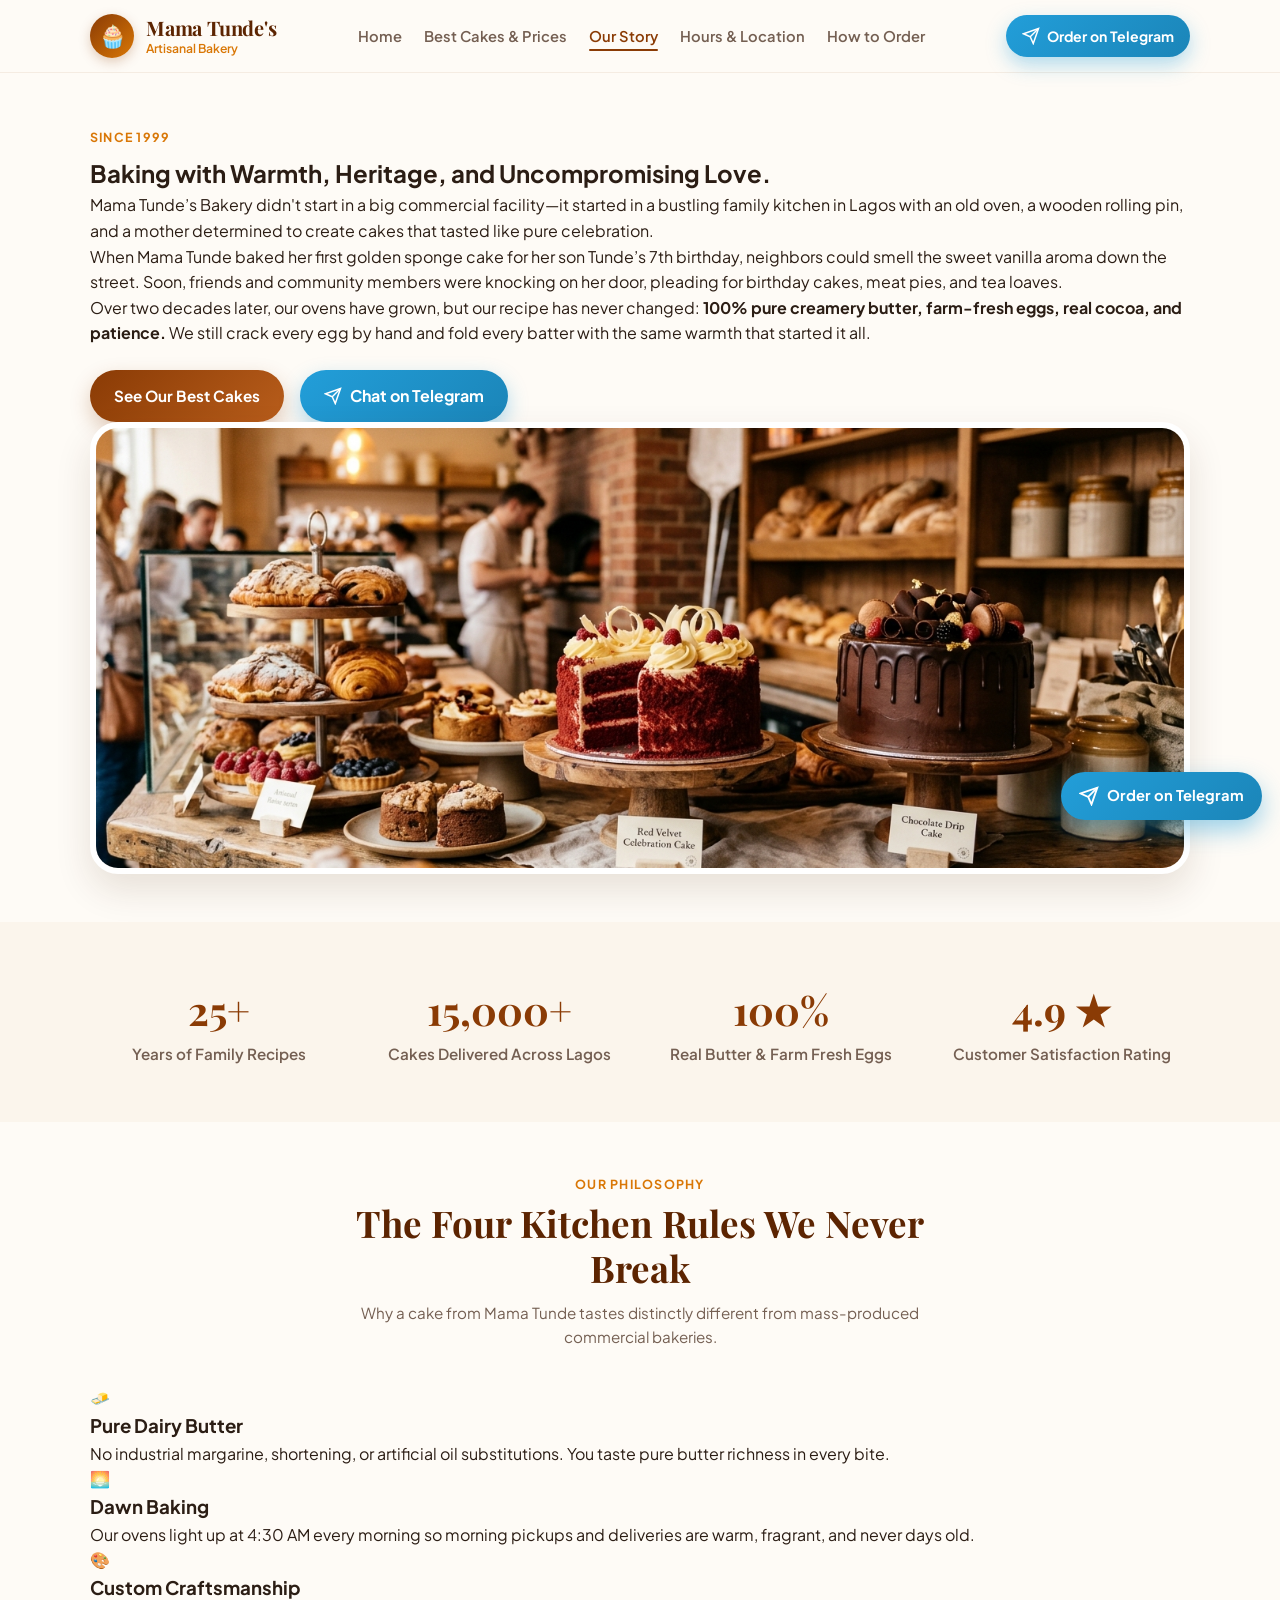
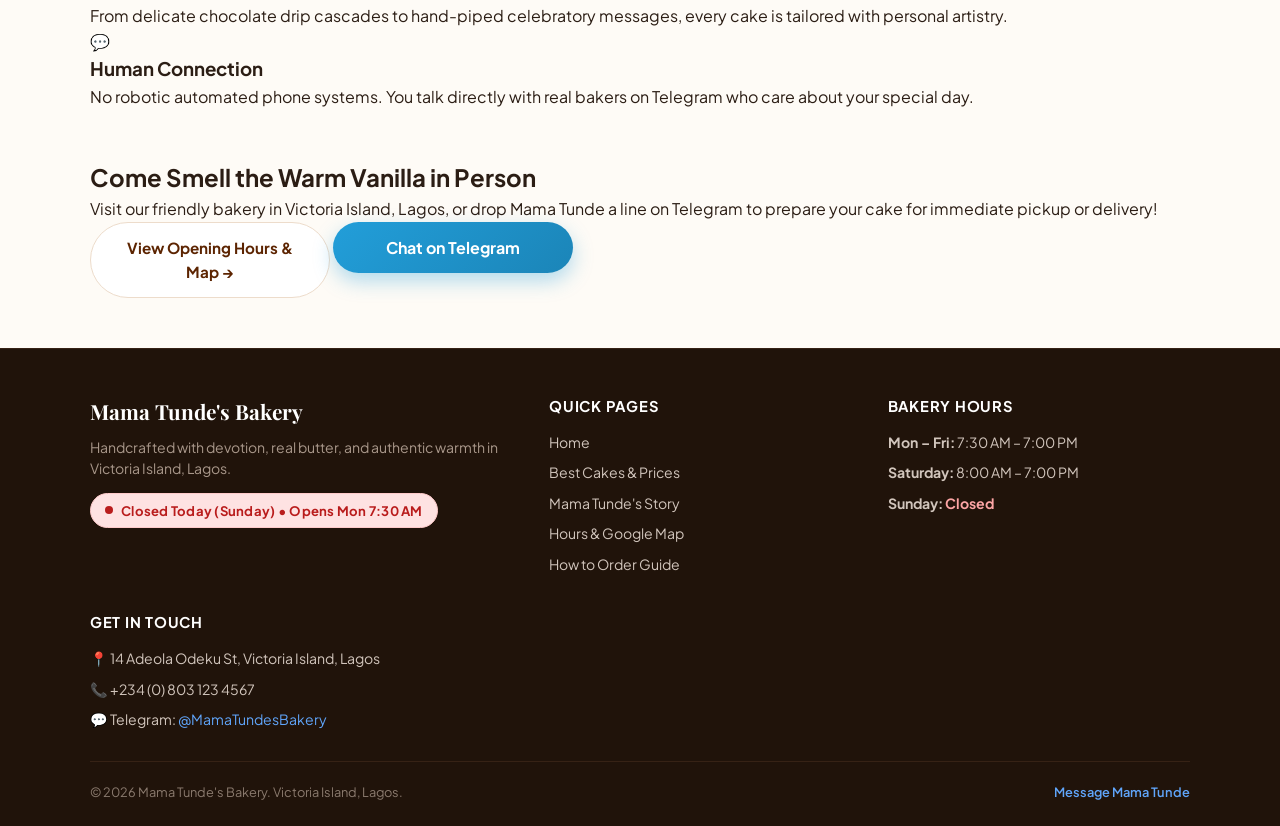
==== commit def90022: "Update: Fulfill all 5 deliverables with header info, 7 cake cards, Sunday closed, top/bottom Telegra" ====
--- a/about.html
+++ b/about.html
@@ -213,7 +213,7 @@
           <ul class="footer-links" style="font-size: 0.88rem;">
             <li><strong>Mon – Fri:</strong> 7:30 AM – 7:00 PM</li>
             <li><strong>Saturday:</strong> 8:00 AM – 7:00 PM</li>
-            <li><strong>Sunday:</strong> 9:00 AM – 5:00 PM</li>
+            <li><strong>Sunday:</strong> <span style="color: #fca5a5; font-weight: 700;">Closed</span></li>
           </ul>
         </div>
 
--- a/css/style.css
+++ b/css/style.css
@@ -58,7 +58,10 @@
   padding: 0;
 }
 
-html {
+html, body {
+  width: 100%;
+  max-width: 100%;
+  overflow-x: hidden;
   scroll-behavior: smooth;
   -webkit-text-size-adjust: 100%;
 }
@@ -70,7 +73,6 @@
   line-height: 1.6;
   font-size: 16px;
   padding-bottom: 74px; /* Space for mobile bottom bar */
-  overflow-x: hidden;
 }
 
 @media (min-width: 900px) {
@@ -106,14 +108,60 @@
   padding: 0 20px;
 }
 
+@media (max-width: 480px) {
+  .container {
+    padding: 0 16px;
+  }
+}
+
 /* ==========================================================================
-   Header & Navigation
+   Header Top Info Bar (Tagline + Address)
+   ========================================================================== */
+.header-top-bar {
+  background-color: var(--color-primary-dark);
+  color: #fcefe3;
+  font-size: 0.8rem;
+  padding: 7px 0;
+  border-bottom: 1px solid rgba(255, 255, 255, 0.1);
+}
+
+.header-top-inner {
+  display: flex;
+  flex-direction: column;
+  gap: 4px;
+  align-items: center;
+  justify-content: space-between;
+  text-align: center;
+}
+
+@media (min-width: 768px) {
+  .header-top-inner {
+    flex-direction: row;
+    text-align: left;
+  }
+}
+
+.header-address {
+  display: inline-flex;
+  align-items: center;
+  gap: 6px;
+  font-weight: 500;
+}
+
+.header-tagline-bar {
+  font-style: italic;
+  color: var(--color-accent-gold);
+  font-weight: 500;
+}
+
+/* ==========================================================================
+   Main Header & Navigation
    ========================================================================== */
 .site-header {
   position: sticky;
   top: 0;
   z-index: 100;
-  background-color: rgba(254, 251, 246, 0.94);
+  background-color: rgba(254, 251, 246, 0.96);
   backdrop-filter: blur(12px);
   -webkit-backdrop-filter: blur(12px);
   border-bottom: 1px solid var(--color-border-light);
@@ -128,13 +176,20 @@
   display: flex;
   align-items: center;
   justify-content: space-between;
-  height: 72px;
+  padding-top: 10px;
+  padding-bottom: 10px;
+  min-height: 72px;
+}
+
+.brand-block {
+  display: flex;
+  align-items: center;
 }
 
 .brand-logo {
   display: flex;
   align-items: center;
-  gap: 10px;
+  gap: 12px;
   text-decoration: none;
 }
 
@@ -162,16 +217,31 @@
   font-size: 1.25rem;
   font-weight: 700;
   color: var(--color-primary-dark);
-  line-height: 1.1;
+  line-height: 1.15;
   letter-spacing: -0.01em;
+  margin: 0;
 }
 
 .brand-tagline {
-  font-size: 0.72rem;
-  text-transform: uppercase;
-  letter-spacing: 0.08em;
+  font-size: 0.76rem;
   color: var(--color-accent);
   font-weight: 600;
+  line-height: 1.3;
+  margin-top: 2px;
+}
+
+.brand-address {
+  font-size: 0.72rem;
+  color: var(--color-text-muted);
+  font-weight: 500;
+  margin-top: 2px;
+  display: block;
+}
+
+@media (min-width: 900px) {
+  .brand-address {
+    display: none; /* Already shown clearly in header-top-bar */
+  }
 }
 
 /* Desktop Nav Links */
@@ -179,11 +249,11 @@
   display: none;
   list-style: none;
   align-items: center;
-  gap: 28px;
+  gap: 22px;
 }
 
 .nav-link {
-  font-size: 0.95rem;
+  font-size: 0.92rem;
   font-weight: 600;
   color: var(--color-text-muted);
   position: relative;
@@ -209,28 +279,34 @@
 .header-actions {
   display: flex;
   align-items: center;
-  gap: 12px;
-}
-
-/* Telegram CTA button */
+  gap: 10px;
+}
+
+/* Top "Order on Telegram" Button */
 .btn-telegram-header {
-  display: none;
-  align-items: center;
-  gap: 8px;
+  display: inline-flex;
+  align-items: center;
+  gap: 7px;
   background: linear-gradient(135deg, var(--color-telegram), var(--color-telegram-dark));
-  color: #ffffff;
-  padding: 10px 18px;
+  color: #ffffff !important;
+  padding: 10px 16px;
   border-radius: var(--radius-full);
-  font-weight: 600;
-  font-size: 0.9rem;
+  font-weight: 700;
+  font-size: 0.88rem;
   box-shadow: var(--shadow-telegram);
+  white-space: nowrap;
   transition: transform var(--transition-fast), box-shadow var(--transition-fast);
 }
 
 .btn-telegram-header:hover {
   transform: translateY(-2px);
   box-shadow: 0 10px 24px rgba(34, 158, 217, 0.45);
-  color: #ffffff;
+}
+
+@media (max-width: 640px) {
+  .btn-telegram-header {
+    display: none; /* Prominently present right below in Hero, in Drawer, and in Bottom Nav */
+  }
 }
 
 .menu-toggle {
@@ -270,9 +346,6 @@
   .nav-menu {
     display: flex;
   }
-  .btn-telegram-header {
-    display: inline-flex;
-  }
   .menu-toggle {
     display: none;
   }
@@ -282,13 +355,13 @@
 .mobile-nav-drawer {
   display: none;
   position: absolute;
-  top: 72px;
+  top: 100%;
   left: 0;
   width: 100%;
   background: var(--color-card-bg);
   border-bottom: 2px solid var(--color-border);
   box-shadow: var(--shadow-lg);
-  padding: 20px;
+  padding: 16px 20px 20px;
   z-index: 99;
 }
 
@@ -306,17 +379,17 @@
   list-style: none;
   display: flex;
   flex-direction: column;
-  gap: 12px;
+  gap: 10px;
 }
 
 .mobile-nav-item a {
   display: flex;
   align-items: center;
   justify-content: space-between;
-  padding: 12px 16px;
+  padding: 12px 14px;
   border-radius: var(--radius-md);
   font-weight: 600;
-  font-size: 1.05rem;
+  font-size: 0.98rem;
   color: var(--color-text-main);
   background: var(--color-cream);
   border: 1px solid var(--color-border-light);
@@ -329,7 +402,7 @@
 }
 
 .mobile-telegram-btn-drawer {
-  margin-top: 16px;
+  margin-top: 14px;
   display: flex;
   align-items: center;
   justify-content: center;
@@ -360,7 +433,7 @@
   align-items: center;
   justify-content: space-around;
   z-index: 999;
-  padding: 0 6px;
+  padding: 0 4px;
   box-shadow: 0 -4px 16px rgba(0, 0, 0, 0.06);
 }
 
@@ -381,6 +454,7 @@
   gap: 3px;
   flex: 1;
   padding: 6px 0;
+  text-align: center;
 }
 
 .bottom-nav-item svg {
@@ -403,8 +477,8 @@
   background: linear-gradient(135deg, var(--color-telegram), var(--color-telegram-dark));
   color: #ffffff !important;
   border-radius: 30px;
-  padding: 6px 14px;
-  margin: 0 4px;
+  padding: 6px 10px;
+  margin: 0 2px;
   box-shadow: 0 4px 12px rgba(34, 158, 217, 0.4);
 }
 
@@ -413,7 +487,7 @@
 }
 
 /* ==========================================================================
-   Live Status Badge (Open / Closed)
+   Live Status Badge
    ========================================================================== */
 .live-status-badge {
   display: inline-flex;
@@ -466,7 +540,7 @@
    Hero Section
    ========================================================================== */
 .hero-section {
-  padding: 40px 0 60px;
+  padding: 30px 0 50px;
   position: relative;
   overflow: hidden;
   background: radial-gradient(circle at 10% 20%, rgba(245, 158, 11, 0.06), transparent 50%),
@@ -476,17 +550,17 @@
 .hero-grid {
   display: grid;
   grid-template-columns: 1fr;
-  gap: 36px;
+  gap: 30px;
   align-items: center;
 }
 
 @media (min-width: 900px) {
   .hero-section {
-    padding: 70px 0 90px;
+    padding: 60px 0 80px;
   }
   .hero-grid {
-    grid-template-columns: 1.1fr 0.9fr;
-    gap: 56px;
+    grid-template-columns: 1.15fr 0.85fr;
+    gap: 48px;
   }
 }
 
@@ -494,8 +568,8 @@
   display: flex;
   flex-wrap: wrap;
   align-items: center;
-  gap: 12px;
-  margin-bottom: 18px;
+  gap: 10px;
+  margin-bottom: 16px;
 }
 
 .hero-tag {
@@ -512,84 +586,81 @@
 
 .hero-title {
   font-family: var(--font-serif);
-  font-size: 2.4rem;
-  font-weight: 700;
-  line-height: 1.15;
+  font-size: 2.1rem;
+  font-weight: 700;
+  line-height: 1.18;
   color: var(--color-primary-dark);
-  margin-bottom: 16px;
+  margin-bottom: 14px;
 }
 
 @media (min-width: 600px) {
   .hero-title {
-    font-size: 3.2rem;
+    font-size: 2.8rem;
   }
 }
 
 .hero-title span {
   color: var(--color-primary);
   font-style: italic;
-  display: inline-block;
-  position: relative;
 }
 
 .hero-subtitle {
-  font-size: 1.1rem;
+  font-size: 1.02rem;
   color: var(--color-text-muted);
   line-height: 1.6;
+  margin-bottom: 24px;
+}
+
+.hero-cta-group {
+  display: flex;
+  flex-direction: column;
+  gap: 12px;
   margin-bottom: 28px;
 }
 
-.hero-cta-group {
-  display: flex;
-  flex-direction: column;
-  gap: 14px;
-  margin-bottom: 32px;
-}
-
-@media (min-width: 500px) {
+@media (min-width: 480px) {
   .hero-cta-group {
     flex-direction: row;
     align-items: center;
   }
 }
 
-/* Primary Button Styles */
+/* Buttons */
 .btn {
   display: inline-flex;
   align-items: center;
   justify-content: center;
-  gap: 10px;
-  font-weight: 700;
-  font-size: 1rem;
-  padding: 14px 26px;
+  gap: 8px;
+  font-weight: 700;
+  font-size: 0.95rem;
+  padding: 13px 24px;
   border-radius: var(--radius-full);
   transition: all var(--transition-fast);
   text-align: center;
+  max-width: 100%;
 }
 
 .btn-primary {
   background: linear-gradient(135deg, var(--color-primary), var(--color-primary-light));
-  color: #ffffff;
+  color: #ffffff !important;
   box-shadow: 0 8px 20px rgba(138, 59, 5, 0.25);
 }
 
 .btn-primary:hover {
   transform: translateY(-2px);
   box-shadow: 0 12px 28px rgba(138, 59, 5, 0.35);
-  color: #ffffff;
 }
 
 .btn-telegram-primary {
   background: linear-gradient(135deg, var(--color-telegram), var(--color-telegram-dark));
-  color: #ffffff;
+  color: #ffffff !important;
   box-shadow: var(--shadow-telegram);
-  font-size: 1.05rem;
+  font-size: 1rem;
 }
 
 .btn-telegram-primary:hover {
   transform: translateY(-2px);
   box-shadow: 0 12px 28px rgba(34, 158, 217, 0.45);
-  color: #ffffff;
 }
 
 .btn-outline {
@@ -605,20 +676,19 @@
   transform: translateY(-2px);
 }
 
-/* Hero Key Quick Info Chips */
 .hero-highlights {
   display: grid;
   grid-template-columns: repeat(auto-fit, minmax(130px, 1fr));
-  gap: 12px;
-  padding-top: 18px;
+  gap: 10px;
+  padding-top: 16px;
   border-top: 1px dashed var(--color-border);
 }
 
 .highlight-item {
   display: flex;
   align-items: center;
-  gap: 8px;
-  font-size: 0.85rem;
+  gap: 6px;
+  font-size: 0.82rem;
   font-weight: 600;
   color: var(--color-text-muted);
 }
@@ -628,7 +698,6 @@
   flex-shrink: 0;
 }
 
-/* Hero Image Card */
 .hero-visual {
   position: relative;
 }
@@ -638,208 +707,124 @@
   border-radius: var(--radius-xl);
   overflow: hidden;
   box-shadow: var(--shadow-lg);
-  border: 5px solid #ffffff;
+  border: 4px solid #ffffff;
   background-color: var(--color-border-light);
 }
 
 .hero-image-wrap img {
   width: 100%;
-  height: 380px;
+  height: 320px;
   object-fit: cover;
   transition: transform 0.6s ease;
 }
 
 @media (min-width: 900px) {
   .hero-image-wrap img {
-    height: 480px;
-  }
-}
-
-.hero-image-wrap:hover img {
-  transform: scale(1.03);
-}
-
-/* Floating badge over hero */
+    height: 440px;
+  }
+}
+
 .floating-cake-badge {
   position: absolute;
-  bottom: 20px;
-  left: 20px;
-  right: 20px;
-  background: rgba(255, 255, 255, 0.94);
+  bottom: 14px;
+  left: 14px;
+  right: 14px;
+  background: rgba(255, 255, 255, 0.95);
   backdrop-filter: blur(10px);
-  padding: 14px 18px;
-  border-radius: var(--radius-lg);
+  padding: 12px 14px;
+  border-radius: var(--radius-md);
   display: flex;
   align-items: center;
   justify-content: space-between;
-  box-shadow: 0 10px 25px rgba(0,0,0,0.12);
+  box-shadow: 0 8px 20px rgba(0,0,0,0.12);
   border: 1px solid rgba(255, 255, 255, 0.8);
 }
 
 .badge-text-title {
   font-family: var(--font-serif);
   font-weight: 700;
-  font-size: 1rem;
+  font-size: 0.92rem;
   color: var(--color-primary-dark);
 }
 
 .badge-text-sub {
-  font-size: 0.78rem;
+  font-size: 0.74rem;
   color: var(--color-accent);
   font-weight: 600;
 }
 
 .badge-price {
-  font-size: 1.1rem;
+  font-size: 1rem;
   font-weight: 700;
   color: var(--color-primary);
   background: #fbf0e2;
-  padding: 4px 10px;
+  padding: 4px 8px;
   border-radius: var(--radius-full);
-}
-
-/* ==========================================================================
-   Quick Info Strip (Hours, Map, Telegram)
-   ========================================================================== */
-.quick-info-strip {
-  background: var(--color-card-bg);
-  border-radius: var(--radius-xl);
-  padding: 24px;
-  box-shadow: var(--shadow-md);
-  margin-top: -30px;
-  position: relative;
-  z-index: 20;
-  border: 1px solid var(--color-border);
-}
-
-.info-strip-grid {
-  display: grid;
-  grid-template-columns: 1fr;
-  gap: 20px;
-}
-
-@media (min-width: 768px) {
-  .info-strip-grid {
-    grid-template-columns: repeat(3, 1fr);
-    gap: 24px;
-  }
-}
-
-.strip-item {
-  display: flex;
-  align-items: flex-start;
-  gap: 14px;
-}
-
-.strip-icon {
-  width: 44px;
-  height: 44px;
-  border-radius: var(--radius-md);
-  background: #fcf3e8;
-  color: var(--color-primary);
-  display: flex;
-  align-items: center;
-  justify-content: center;
-  flex-shrink: 0;
-}
-
-.strip-icon.telegram-icon-bg {
-  background: #e1f3fc;
-  color: var(--color-telegram);
-}
-
-.strip-heading {
-  font-size: 0.82rem;
-  text-transform: uppercase;
-  letter-spacing: 0.05em;
-  color: var(--color-text-light);
-  font-weight: 700;
-  margin-bottom: 2px;
-}
-
-.strip-detail {
-  font-size: 0.98rem;
-  font-weight: 700;
-  color: var(--color-text-main);
-  line-height: 1.3;
-}
-
-.strip-link {
-  display: inline-flex;
-  align-items: center;
-  gap: 4px;
-  color: var(--color-primary);
-  font-size: 0.85rem;
-  font-weight: 600;
-  margin-top: 4px;
-}
-
-.strip-link:hover {
-  text-decoration: underline;
+  white-space: nowrap;
 }
 
 /* ==========================================================================
    Section Headers
    ========================================================================== */
 .section {
-  padding: 60px 0;
+  padding: 48px 0;
 }
 
 .section-header {
   text-align: center;
   max-width: 640px;
-  margin: 0 auto 44px;
+  margin: 0 auto 36px;
 }
 
 .section-label {
   display: inline-block;
-  font-size: 0.8rem;
+  font-size: 0.78rem;
   text-transform: uppercase;
   letter-spacing: 0.1em;
   font-weight: 700;
   color: var(--color-accent);
-  margin-bottom: 8px;
+  margin-bottom: 6px;
 }
 
 .section-title {
   font-family: var(--font-serif);
-  font-size: 2rem;
+  font-size: 1.85rem;
   font-weight: 700;
   color: var(--color-primary-dark);
-  line-height: 1.2;
-  margin-bottom: 12px;
+  line-height: 1.22;
+  margin-bottom: 10px;
 }
 
 @media (min-width: 600px) {
   .section-title {
-    font-size: 2.4rem;
+    font-size: 2.3rem;
   }
 }
 
 .section-subtitle {
-  font-size: 1rem;
+  font-size: 0.95rem;
   color: var(--color-text-muted);
 }
 
 /* ==========================================================================
-   Cakes Grid & Cake Cards
+   Cakes Grid & Cake Cards (At least 6 cards)
    ========================================================================== */
 .cakes-grid {
   display: grid;
   grid-template-columns: 1fr;
-  gap: 28px;
-}
-
-@media (min-width: 640px) {
+  gap: 22px;
+}
+
+@media (min-width: 580px) {
   .cakes-grid {
     grid-template-columns: repeat(2, 1fr);
   }
 }
 
-@media (min-width: 992px) {
+@media (min-width: 960px) {
   .cakes-grid {
     grid-template-columns: repeat(3, 1fr);
-    gap: 32px;
+    gap: 28px;
   }
 }
 
@@ -856,7 +841,7 @@
 }
 
 .cake-card:hover {
-  transform: translateY(-5px);
+  transform: translateY(-4px);
   box-shadow: var(--shadow-md);
   border-color: #e5cdb8;
 }
@@ -877,19 +862,19 @@
 }
 
 .cake-card:hover .cake-card-img-wrap img {
-  transform: scale(1.05);
+  transform: scale(1.04);
 }
 
 .cake-badge {
   position: absolute;
-  top: 14px;
-  left: 14px;
+  top: 12px;
+  left: 12px;
   background: rgba(43, 29, 20, 0.85);
   color: #ffffff;
   backdrop-filter: blur(8px);
-  padding: 4px 12px;
+  padding: 4px 10px;
   border-radius: var(--radius-full);
-  font-size: 0.72rem;
+  font-size: 0.7rem;
   font-weight: 700;
   text-transform: uppercase;
   letter-spacing: 0.04em;
@@ -905,7 +890,7 @@
 }
 
 .cake-card-body {
-  padding: 22px;
+  padding: 18px;
   display: flex;
   flex-direction: column;
   flex-grow: 1;
@@ -919,7 +904,7 @@
 }
 
 .cake-category {
-  font-size: 0.75rem;
+  font-size: 0.72rem;
   font-weight: 700;
   color: var(--color-accent);
   text-transform: uppercase;
@@ -927,14 +912,14 @@
 }
 
 .cake-servings {
-  font-size: 0.75rem;
+  font-size: 0.72rem;
   color: var(--color-text-light);
   font-weight: 500;
 }
 
 .cake-title {
   font-family: var(--font-serif);
-  font-size: 1.35rem;
+  font-size: 1.25rem;
   font-weight: 700;
   color: var(--color-primary-dark);
   margin-bottom: 8px;
@@ -942,21 +927,21 @@
 }
 
 .cake-desc {
-  font-size: 0.9rem;
+  font-size: 0.88rem;
   color: var(--color-text-muted);
   line-height: 1.5;
-  margin-bottom: 18px;
+  margin-bottom: 16px;
   flex-grow: 1;
 }
 
 .cake-card-footer {
   margin-top: auto;
-  padding-top: 16px;
+  padding-top: 14px;
   border-top: 1px dashed var(--color-border);
   display: flex;
   align-items: center;
   justify-content: space-between;
-  gap: 12px;
+  gap: 10px;
 }
 
 .cake-price-block {
@@ -965,7 +950,7 @@
 }
 
 .price-label {
-  font-size: 0.7rem;
+  font-size: 0.68rem;
   color: var(--color-text-light);
   text-transform: uppercase;
   font-weight: 600;
@@ -973,28 +958,22 @@
 
 .price-amount {
   font-family: var(--font-serif);
-  font-size: 1.3rem;
+  font-size: 1.25rem;
   font-weight: 700;
   color: var(--color-primary);
-  line-height: 1;
-}
-
-.price-sub {
-  font-size: 0.72rem;
-  color: var(--color-text-muted);
-}
-
-/* Telegram Action Button on Card */
+  line-height: 1.1;
+}
+
 .btn-telegram-card {
   display: inline-flex;
   align-items: center;
-  gap: 6px;
+  gap: 5px;
   background: #f0f9ff;
-  color: var(--color-telegram-dark);
+  color: var(--color-telegram-dark) !important;
   border: 1px solid #bae6fd;
-  padding: 8px 14px;
+  padding: 8px 12px;
   border-radius: var(--radius-full);
-  font-size: 0.85rem;
+  font-size: 0.82rem;
   font-weight: 700;
   transition: all var(--transition-fast);
   white-space: nowrap;
@@ -1002,244 +981,37 @@
 
 .btn-telegram-card:hover {
   background: var(--color-telegram);
-  color: #ffffff;
+  color: #ffffff !important;
   border-color: var(--color-telegram);
   box-shadow: 0 4px 12px rgba(34, 158, 217, 0.3);
   transform: translateY(-1px);
 }
 
 /* ==========================================================================
-   Menu Filtering Tabs (cakes.html)
+   Opening Hours (Every Day with Closed Day Clearly Marked)
    ========================================================================== */
-.filter-tabs {
-  display: flex;
-  align-items: center;
-  justify-content: center;
-  flex-wrap: wrap;
-  gap: 8px;
-  margin-bottom: 36px;
-}
-
-.filter-btn {
-  padding: 9px 18px;
-  border-radius: var(--radius-full);
-  font-size: 0.88rem;
-  font-weight: 600;
-  color: var(--color-text-muted);
-  background: #ffffff;
+.hours-section {
+  background: var(--color-cream-subtle);
+  border-top: 1px solid var(--color-border-light);
+  border-bottom: 1px solid var(--color-border-light);
+}
+
+.hours-wrapper {
+  max-width: 620px;
+  margin: 0 auto;
+  background: var(--color-card-bg);
+  border-radius: var(--radius-xl);
+  padding: 26px 20px;
   border: 1px solid var(--color-border);
-  transition: all var(--transition-fast);
-}
-
-.filter-btn:hover {
-  color: var(--color-primary);
-  border-color: var(--color-primary);
-}
-
-.filter-btn.active {
-  background: var(--color-primary);
-  color: #ffffff;
-  border-color: var(--color-primary);
-  box-shadow: 0 4px 12px rgba(138, 59, 5, 0.2);
-}
-
-/* ==========================================================================
-   Telegram Banner CTA
-   ========================================================================== */
-.telegram-banner {
-  background: linear-gradient(135deg, #1d3557, #0b1a2e);
-  border-radius: var(--radius-xl);
-  padding: 36px 24px;
-  color: #ffffff;
-  position: relative;
-  overflow: hidden;
-  margin: 40px 0;
-  box-shadow: var(--shadow-lg);
-}
-
-@media (min-width: 768px) {
-  .telegram-banner {
-    padding: 50px 44px;
-  }
-}
-
-.telegram-banner::before {
-  content: '';
-  position: absolute;
-  top: -50%;
-  right: -20%;
-  width: 400px;
-  height: 400px;
-  background: radial-gradient(circle, rgba(34, 158, 217, 0.25), transparent 70%);
-  border-radius: 50%;
-  pointer-events: none;
-}
-
-.telegram-banner-grid {
-  display: grid;
-  grid-template-columns: 1fr;
-  gap: 24px;
-  align-items: center;
-  position: relative;
-  z-index: 2;
-}
-
-@media (min-width: 768px) {
-  .telegram-banner-grid {
-    grid-template-columns: 1.3fr 0.7fr;
-  }
-}
-
-.telegram-banner-title {
-  font-family: var(--font-serif);
-  font-size: 1.8rem;
-  font-weight: 700;
-  margin-bottom: 10px;
-  line-height: 1.2;
-}
-
-@media (min-width: 600px) {
-  .telegram-banner-title {
-    font-size: 2.2rem;
-  }
-}
-
-.telegram-banner-desc {
-  font-size: 0.98rem;
-  color: #cbd5e1;
-  line-height: 1.6;
-}
-
-.telegram-banner-action {
+  box-shadow: var(--shadow-sm);
+}
+
+.hours-list {
+  list-style: none;
   display: flex;
   flex-direction: column;
   gap: 10px;
-  align-items: flex-start;
-}
-
-@media (min-width: 768px) {
-  .telegram-banner-action {
-    align-items: flex-end;
-  }
-}
-
-/* ==========================================================================
-   About Page Styles (about.html)
-   ========================================================================== */
-.about-hero-grid {
-  display: grid;
-  grid-template-columns: 1fr;
-  gap: 40px;
-  align-items: center;
-}
-
-@media (min-width: 900px) {
-  .about-hero-grid {
-    grid-template-columns: 1fr 1fr;
-    gap: 60px;
-  }
-}
-
-.about-text h2 {
-  font-family: var(--font-serif);
-  font-size: 2.2rem;
-  color: var(--color-primary-dark);
-  margin-bottom: 20px;
-  line-height: 1.25;
-}
-
-.about-text p {
-  font-size: 1.02rem;
-  color: var(--color-text-muted);
-  margin-bottom: 18px;
-  line-height: 1.7;
-}
-
-.values-grid {
-  display: grid;
-  grid-template-columns: 1fr;
-  gap: 24px;
-  margin-top: 40px;
-}
-
-@media (min-width: 600px) {
-  .values-grid {
-    grid-template-columns: repeat(2, 1fr);
-  }
-}
-
-@media (min-width: 900px) {
-  .values-grid {
-    grid-template-columns: repeat(4, 1fr);
-  }
-}
-
-.value-card {
-  background: var(--color-card-bg);
-  padding: 24px;
-  border-radius: var(--radius-lg);
-  border: 1px solid var(--color-border);
-  box-shadow: var(--shadow-sm);
-  text-align: center;
-}
-
-.value-icon {
-  width: 52px;
-  height: 52px;
-  border-radius: 50%;
-  background: #fbf0e2;
-  color: var(--color-primary);
-  display: flex;
-  align-items: center;
-  justify-content: center;
-  font-size: 24px;
-  margin: 0 auto 16px;
-}
-
-.value-title {
-  font-family: var(--font-serif);
-  font-size: 1.2rem;
-  font-weight: 700;
-  color: var(--color-primary-dark);
-  margin-bottom: 8px;
-}
-
-.value-desc {
-  font-size: 0.88rem;
-  color: var(--color-text-muted);
-  line-height: 1.5;
-}
-
-/* ==========================================================================
-   Hours & Location Styles (location.html)
-   ========================================================================== */
-.location-grid {
-  display: grid;
-  grid-template-columns: 1fr;
-  gap: 36px;
-}
-
-@media (min-width: 900px) {
-  .location-grid {
-    grid-template-columns: 1fr 1fr;
-    gap: 48px;
-  }
-}
-
-.hours-card {
-  background: var(--color-card-bg);
-  border-radius: var(--radius-xl);
-  padding: 28px;
-  border: 1px solid var(--color-border);
-  box-shadow: var(--shadow-md);
-}
-
-.hours-list {
-  list-style: none;
-  margin: 20px 0;
-  display: flex;
-  flex-direction: column;
-  gap: 12px;
+  margin: 18px 0;
 }
 
 .hours-item {
@@ -1248,8 +1020,9 @@
   align-items: center;
   padding: 10px 14px;
   border-radius: var(--radius-md);
-  font-size: 0.95rem;
+  font-size: 0.94rem;
   border: 1px solid transparent;
+  background: var(--color-cream);
 }
 
 .hours-item.today {
@@ -1263,11 +1036,12 @@
   display: flex;
   align-items: center;
   gap: 8px;
+  font-weight: 600;
 }
 
 .hours-item.today .hours-day::after {
   content: 'Today';
-  font-size: 0.7rem;
+  font-size: 0.68rem;
   text-transform: uppercase;
   background: var(--color-accent);
   color: #ffffff;
@@ -1279,264 +1053,206 @@
   font-weight: 600;
 }
 
-.map-card {
+/* Clearly Marked Closed Day */
+.hours-item.closed-day {
+  background: #fef2f2;
+  border: 1.5px solid #fecaca;
+}
+
+.closed-badge {
+  display: inline-block;
+  background: var(--color-closed-red);
+  color: #ffffff;
+  font-size: 0.75rem;
+  font-weight: 800;
+  text-transform: uppercase;
+  letter-spacing: 0.05em;
+  padding: 3px 12px;
+  border-radius: var(--radius-full);
+}
+
+/* ==========================================================================
+   Map & Shop Location Section
+   ========================================================================== */
+.location-section {
+  padding: 48px 0;
+}
+
+.location-box {
   background: var(--color-card-bg);
   border-radius: var(--radius-xl);
+  border: 1px solid var(--color-border);
   overflow: hidden;
-  border: 1px solid var(--color-border);
   box-shadow: var(--shadow-md);
-  display: flex;
-  flex-direction: column;
+  display: grid;
+  grid-template-columns: 1fr;
+}
+
+@media (min-width: 800px) {
+  .location-box {
+    grid-template-columns: 1fr 1fr;
+  }
 }
 
 .map-embed-frame {
   width: 100%;
-  height: 260px;
+  height: 280px;
   border: none;
-  background-color: #e5e7eb;
-}
-
-.map-card-body {
-  padding: 24px;
+  background: #e5e7eb;
+}
+
+@media (min-width: 800px) {
+  .map-embed-frame {
+    height: 100%;
+    min-height: 320px;
+  }
+}
+
+.location-info-panel {
+  padding: 26px 20px;
   display: flex;
   flex-direction: column;
+  justify-content: center;
   gap: 16px;
 }
 
-.address-title {
+.location-address-title {
   font-family: var(--font-serif);
-  font-size: 1.2rem;
-  font-weight: 700;
+  font-size: 1.35rem;
   color: var(--color-primary-dark);
-}
-
-.address-text {
-  font-size: 0.95rem;
-  color: var(--color-text-muted);
-  line-height: 1.5;
-}
-
-.map-btn-row {
-  display: flex;
-  flex-wrap: wrap;
-  gap: 12px;
-}
-
-/* ==========================================================================
-   Order Guide & Telegram Builder (order.html)
-   ========================================================================== */
-.steps-grid {
-  display: grid;
-  grid-template-columns: 1fr;
-  gap: 24px;
-  margin-bottom: 48px;
-}
-
-@media (min-width: 768px) {
-  .steps-grid {
-    grid-template-columns: repeat(3, 1fr);
-  }
-}
-
-.step-card {
-  background: var(--color-card-bg);
-  border-radius: var(--radius-xl);
-  padding: 30px 24px;
-  border: 1px solid var(--color-border);
-  box-shadow: var(--shadow-sm);
-  position: relative;
-  text-align: center;
-}
-
-.step-number {
-  width: 44px;
-  height: 44px;
-  background: var(--color-primary);
-  color: #ffffff;
-  border-radius: 50%;
-  display: flex;
-  align-items: center;
-  justify-content: center;
-  font-weight: 800;
-  font-size: 1.1rem;
-  margin: 0 auto 16px;
-  box-shadow: 0 4px 12px rgba(138, 59, 5, 0.25);
-}
-
-.step-title {
-  font-family: var(--font-serif);
-  font-size: 1.25rem;
-  font-weight: 700;
-  color: var(--color-primary-dark);
-  margin-bottom: 8px;
-}
-
-.step-desc {
-  font-size: 0.9rem;
-  color: var(--color-text-muted);
-  line-height: 1.5;
-}
-
-/* Interactive Order Builder Card */
-.order-builder-card {
-  background: var(--color-card-bg);
-  border-radius: var(--radius-xl);
-  padding: 32px;
-  border: 1.5px solid var(--color-border);
-  box-shadow: var(--shadow-md);
-  max-width: 680px;
-  margin: 0 auto 50px;
-}
-
-.form-group {
-  margin-bottom: 20px;
-}
-
-.form-label {
-  display: block;
-  font-size: 0.88rem;
-  font-weight: 700;
-  color: var(--color-text-main);
-  margin-bottom: 6px;
-}
-
-.form-select,
-.form-input,
-.form-textarea {
-  width: 100%;
-  padding: 12px 16px;
-  border-radius: var(--radius-md);
-  border: 1px solid var(--color-border);
-  background: var(--color-cream);
-  font-family: inherit;
+  font-weight: 700;
+}
+
+.location-address-text {
   font-size: 0.95rem;
   color: var(--color-text-main);
-  transition: border-color var(--transition-fast), box-shadow var(--transition-fast);
-}
-
-.form-select:focus,
-.form-input:focus,
-.form-textarea:focus {
-  outline: none;
-  border-color: var(--color-telegram);
-  box-shadow: 0 0 0 3px var(--color-telegram-glow);
-  background: #ffffff;
-}
-
-.order-preview-box {
-  background: #f8fafc;
-  border: 1px dashed #cbd5e1;
-  border-radius: var(--radius-md);
-  padding: 14px;
-  margin: 18px 0;
-  font-size: 0.88rem;
-  color: #334155;
-  font-family: monospace;
-  white-space: pre-wrap;
-}
-
-/* FAQ Accordion */
-.faq-list {
-  max-width: 760px;
-  margin: 0 auto;
-  display: flex;
-  flex-direction: column;
-  gap: 14px;
-}
-
-.faq-item {
-  background: var(--color-card-bg);
-  border-radius: var(--radius-lg);
-  border: 1px solid var(--color-border);
+  line-height: 1.5;
+}
+
+.btn-map-link {
+  display: inline-flex;
+  align-items: center;
+  gap: 8px;
+  background: var(--color-primary);
+  color: #ffffff !important;
+  padding: 12px 20px;
+  border-radius: var(--radius-full);
+  font-weight: 700;
+  font-size: 0.92rem;
+  width: fit-content;
+}
+
+.btn-map-link:hover {
+  background: var(--color-primary-dark);
+}
+
+/* ==========================================================================
+   Bottom "Order on Telegram" Action Strip (Req 4: at the bottom)
+   ========================================================================== */
+.bottom-telegram-strip {
+  background: linear-gradient(135deg, #0b1a2e, #1d3557);
+  color: #ffffff;
+  padding: 46px 20px;
+  text-align: center;
+  border-radius: var(--radius-xl);
+  margin: 30px auto;
+  box-shadow: var(--shadow-lg);
+  position: relative;
   overflow: hidden;
 }
 
-.faq-question {
-  width: 100%;
-  text-align: left;
-  padding: 18px 22px;
-  font-weight: 700;
-  font-size: 1.02rem;
-  color: var(--color-primary-dark);
-  display: flex;
-  justify-content: space-between;
-  align-items: center;
-  cursor: pointer;
-  background: none;
-}
-
-.faq-answer {
-  display: none;
-  padding: 0 22px 18px;
-  font-size: 0.95rem;
-  color: var(--color-text-muted);
+.bottom-telegram-title {
+  font-family: var(--font-serif);
+  font-size: 1.8rem;
+  font-weight: 700;
+  margin-bottom: 10px;
+}
+
+@media (min-width: 600px) {
+  .bottom-telegram-title {
+    font-size: 2.2rem;
+  }
+}
+
+.bottom-telegram-subtitle {
+  font-size: 0.98rem;
+  color: #cbd5e1;
+  max-width: 580px;
+  margin: 0 auto 24px;
   line-height: 1.6;
 }
 
-.faq-item.active .faq-answer {
-  display: block;
-}
-
-.faq-item.active .faq-chevron {
-  transform: rotate(180deg);
-}
-
-.faq-chevron {
-  transition: transform var(--transition-fast);
+.btn-telegram-bottom {
+  display: inline-flex;
+  align-items: center;
+  gap: 10px;
+  background: linear-gradient(135deg, var(--color-telegram), var(--color-telegram-dark));
+  color: #ffffff !important;
+  font-size: 1.1rem;
+  font-weight: 700;
+  padding: 16px 32px;
+  border-radius: var(--radius-full);
+  box-shadow: 0 10px 25px rgba(34, 158, 217, 0.45);
+  transition: transform var(--transition-fast), box-shadow var(--transition-fast);
+}
+
+.btn-telegram-bottom:hover {
+  transform: translateY(-2px);
+  box-shadow: 0 14px 32px rgba(34, 158, 217, 0.6);
 }
 
 /* ==========================================================================
-   Footer
+   Site Footer
    ========================================================================== */
 .site-footer {
   background: #20130a;
   color: #d1c5bc;
-  padding: 60px 0 30px;
-  font-size: 0.92rem;
+  padding: 46px 0 24px;
+  font-size: 0.88rem;
   border-top: 1px solid #362215;
 }
 
 .footer-grid {
   display: grid;
   grid-template-columns: 1fr;
-  gap: 36px;
-  margin-bottom: 40px;
+  gap: 28px;
+  margin-bottom: 30px;
 }
 
 @media (min-width: 768px) {
   .footer-grid {
-    grid-template-columns: 1.5fr 1fr 1fr 1.2fr;
-    gap: 40px;
+    grid-template-columns: 1.4fr 1fr 1fr;
+    gap: 36px;
   }
 }
 
 .footer-brand h3 {
   font-family: var(--font-serif);
-  font-size: 1.4rem;
+  font-size: 1.3rem;
   color: #ffffff;
-  margin-bottom: 10px;
+  margin-bottom: 8px;
 }
 
 .footer-brand p {
   color: #a8978a;
-  line-height: 1.6;
-  margin-bottom: 18px;
+  line-height: 1.5;
+  margin-bottom: 14px;
 }
 
 .footer-col-title {
   color: #ffffff;
-  font-size: 0.95rem;
+  font-size: 0.92rem;
   font-weight: 700;
   text-transform: uppercase;
   letter-spacing: 0.05em;
-  margin-bottom: 16px;
+  margin-bottom: 12px;
 }
 
 .footer-links {
   list-style: none;
   display: flex;
   flex-direction: column;
-  gap: 10px;
+  gap: 8px;
 }
 
 .footer-links a:hover {
@@ -1545,15 +1261,15 @@
 
 .footer-bottom {
   border-top: 1px solid #362215;
-  padding-top: 24px;
+  padding-top: 20px;
   display: flex;
   flex-direction: column;
-  gap: 12px;
+  gap: 10px;
   align-items: center;
   justify-content: space-between;
   text-align: center;
   color: #8a7a6e;
-  font-size: 0.82rem;
+  font-size: 0.8rem;
 }
 
 @media (min-width: 600px) {
@@ -1563,21 +1279,21 @@
   }
 }
 
-/* Floating Telegram Bubble (Desktop & Mobile) */
+/* Floating Telegram Bubble */
 .floating-telegram-fab {
   position: fixed;
   bottom: 80px;
-  right: 20px;
+  right: 18px;
   z-index: 900;
   display: flex;
   align-items: center;
-  gap: 10px;
+  gap: 8px;
   background: linear-gradient(135deg, var(--color-telegram), var(--color-telegram-dark));
-  color: #ffffff;
-  padding: 12px 20px;
+  color: #ffffff !important;
+  padding: 12px 18px;
   border-radius: var(--radius-full);
   font-weight: 700;
-  font-size: 0.95rem;
+  font-size: 0.92rem;
   box-shadow: 0 10px 24px rgba(34, 158, 217, 0.45);
   transition: transform var(--transition-fast), box-shadow var(--transition-fast);
 }
@@ -1585,7 +1301,6 @@
 .floating-telegram-fab:hover {
   transform: translateY(-3px) scale(1.02);
   box-shadow: 0 14px 30px rgba(34, 158, 217, 0.6);
-  color: #ffffff;
 }
 
 @media (max-width: 899px) {
@@ -1593,3 +1308,46 @@
     display: none;
   }
 }
+
+/* ==========================================================================
+   Strict 360px Mobile Phone Optimization (No Sideways Scrolling)
+   ========================================================================== */
+@media (max-width: 380px) {
+  body {
+    font-size: 15px;
+  }
+  .container {
+    padding: 0 12px;
+  }
+  .hero-title {
+    font-size: 1.85rem;
+  }
+  .section-title {
+    font-size: 1.6rem;
+  }
+  .cake-card-body {
+    padding: 14px;
+  }
+  .cake-card-footer {
+    flex-direction: column;
+    align-items: flex-start;
+    gap: 10px;
+  }
+  .btn-telegram-card {
+    width: 100%;
+    justify-content: center;
+  }
+  .hours-item {
+    padding: 8px 10px;
+    font-size: 0.88rem;
+  }
+  .btn-telegram-bottom {
+    font-size: 0.98rem;
+    padding: 14px 20px;
+    width: 100%;
+  }
+  .btn-map-link {
+    width: 100%;
+    justify-content: center;
+  }
+}
